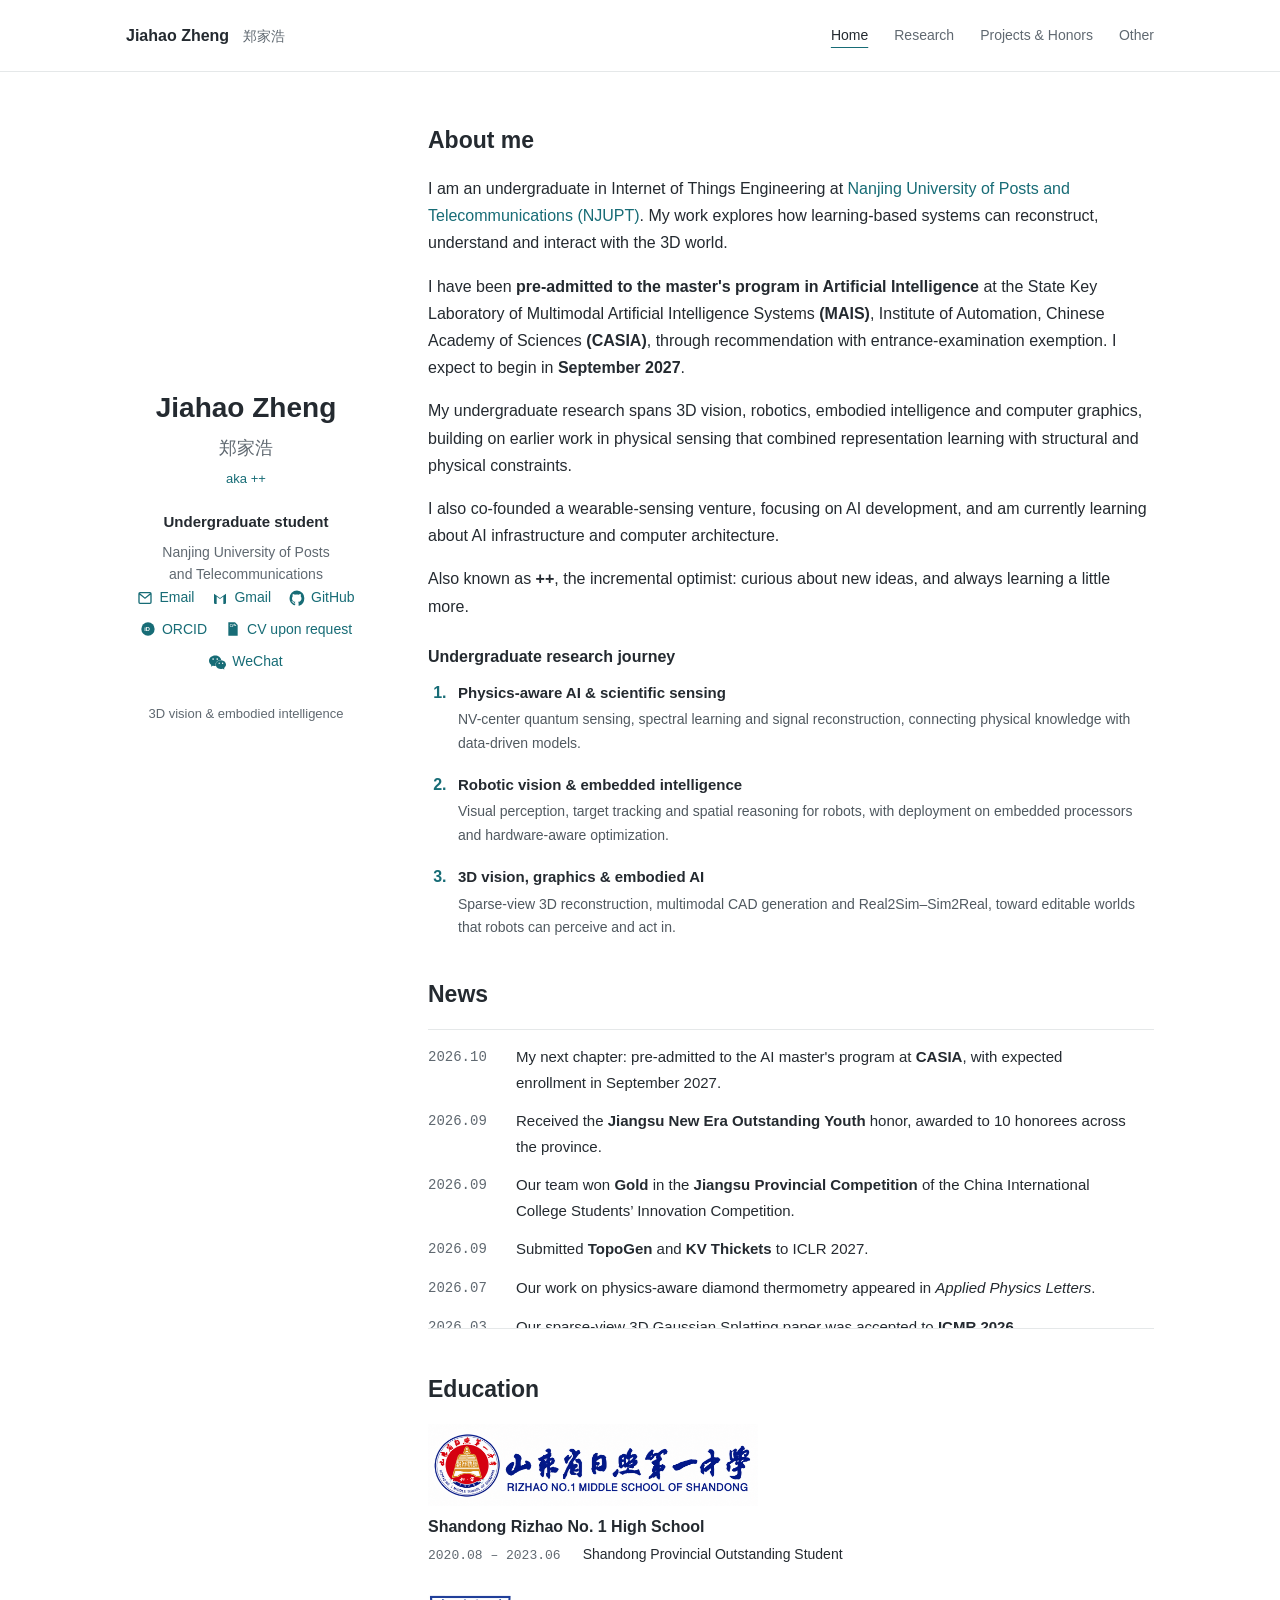
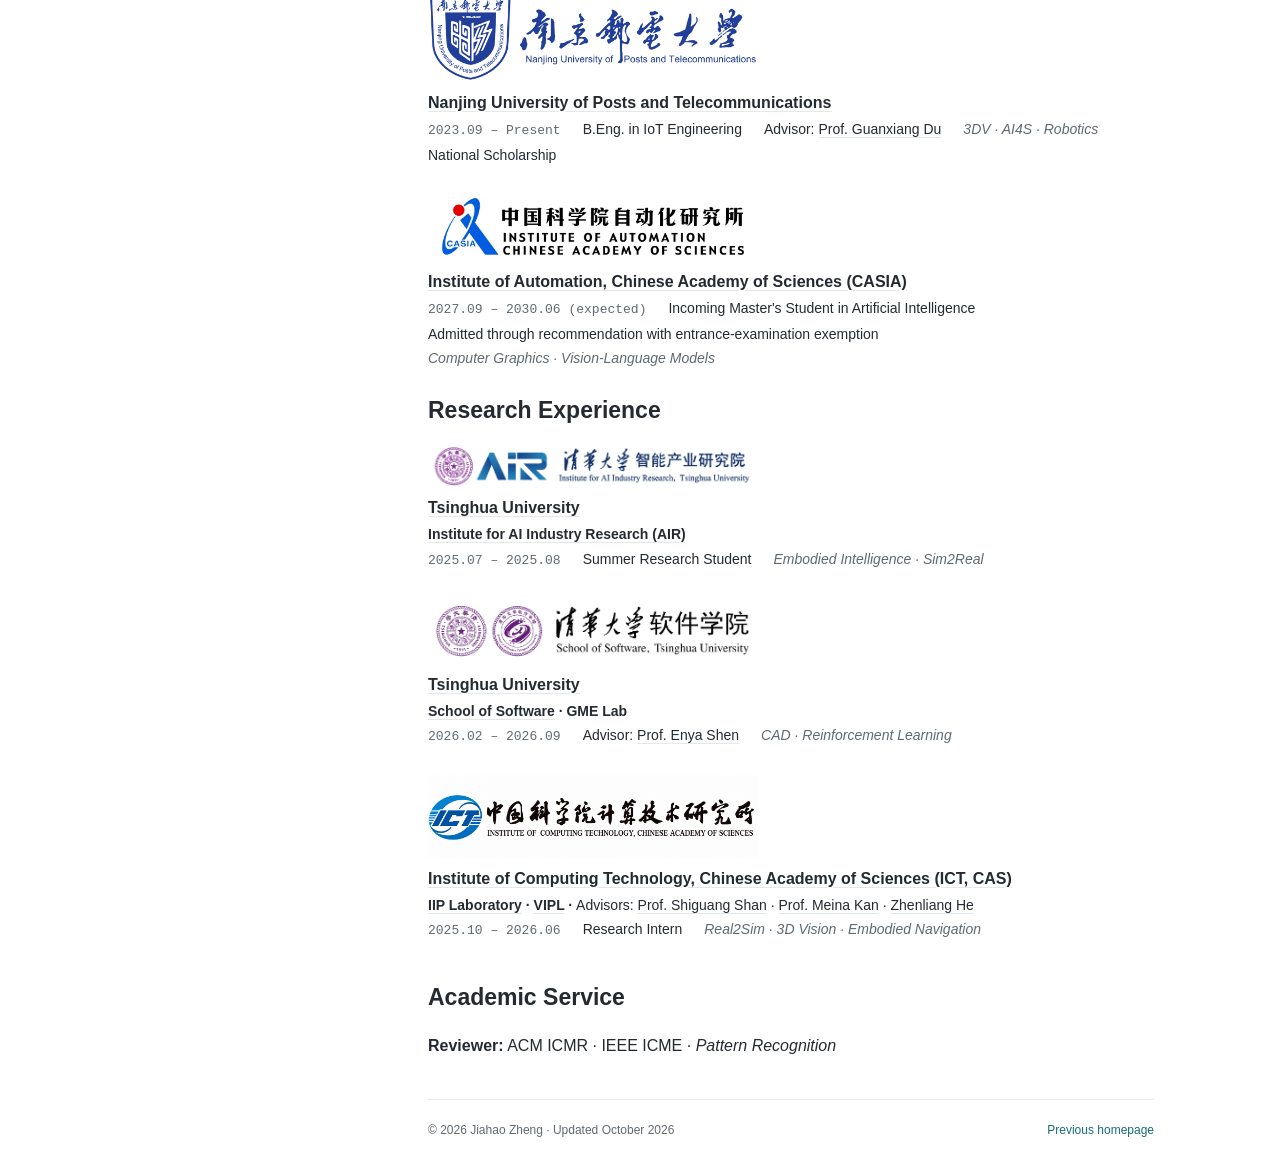
==== index.html @ ae17d34d "Add concise academic reviewer service section" ====
<!doctype html>
<html lang="en">
<head>
  <meta charset="utf-8">
  <meta name="viewport" content="width=device-width, initial-scale=1">
  <meta name="description" content="Jiahao Zheng, an undergraduate at NJUPT working on 3D vision, multimodal learning and embodied intelligence.">
  <title>Jiahao Zheng | Academic Homepage</title>
  <link rel="icon" href="favicon.svg" type="image/svg+xml">
  <link rel="stylesheet" href="style.css?v=news-fixed-20261010">
  <script type="module" src="script.js?v=main-20261010"></script>
</head>
<body>
  <a class="skip-link" href="#page-content">Skip to content</a>
  <header class="site-header">
    <div class="header-inner">
      <a class="site-name" href="./">Jiahao Zheng <span lang="zh-CN">郑家浩</span></a>
      <nav aria-label="Main navigation">
        <a href="./" data-page="index.html" aria-current="page">Home</a>
        <a href="research.html" data-page="research.html">Research</a>
        <a href="projects.html" data-page="projects.html">Projects &amp; Honors</a>
        <a href="other.html" data-page="other.html">Other</a>
      </nav>
    </div>
  </header>
  <main class="page" id="top">
    <aside class="profile" aria-label="Profile and contact">
      <div class="portrait"><img src="profile.jpg" width="3840" height="2160" alt="Portrait of Jiahao Zheng" fetchpriority="high"></div>
      <h1>Jiahao Zheng</h1>
      <p class="chinese-name" lang="zh-CN">郑家浩 <span class="aka">aka ++</span></p>
      <p class="role">Undergraduate student</p>
      <p class="affiliation">Nanjing University of Posts <br>and Telecommunications</p>
      <div class="contact">
<a href="mailto:jiahaozheng2005@163.com" title="Email" aria-label="Email"><svg aria-hidden="true" viewBox="0 0 24 24"><path d="M2 5.5A2.5 2.5 0 0 1 4.5 3h15A2.5 2.5 0 0 1 22 5.5v13A2.5 2.5 0 0 1 19.5 21h-15A2.5 2.5 0 0 1 2 18.5v-13Zm2.4-.5 7.6 6.1L19.6 5H4.4Zm15.6 2.2-7.1 5.7a1.4 1.4 0 0 1-1.8 0L4 7.2v11.3c0 .3.2.5.5.5h15c.3 0 .5-.2.5-.5V7.2Z"/></svg><span>Email</span></a>
<a href="mailto:jiahaozheng406@gmail.com" title="Gmail" aria-label="Gmail"><svg aria-hidden="true" viewBox="0 0 24 24"><path d="M3 5.5 12 12l9-6.5V19a2 2 0 0 1-2 2h-2V9.8l-5 3.6-5-3.6V21H5a2 2 0 0 1-2-2V5.5Z"/></svg><span>Gmail</span></a>
<a href="https://github.com/jiahaozheng406" target="_blank" rel="noreferrer" title="GitHub" aria-label="GitHub"><svg aria-hidden="true" viewBox="0 0 24 24"><path d="M12 .8A11.2 11.2 0 0 0 .8 12.2c0 5 3.2 9.2 7.7 10.7.6.1.8-.3.8-.6v-2.1c-3.1.7-3.8-1.3-3.8-1.3-.5-1.3-1.2-1.6-1.2-1.6-1-.7.1-.7.1-.7 1.1.1 1.7 1.2 1.7 1.2 1 .1.7 2.1 2.8 1.5.1-.7.4-1.2.7-1.5-2.5-.3-5.1-1.3-5.1-5.6 0-1.2.4-2.2 1.1-3-.1-.3-.5-1.5.1-3 0 0 .9-.3 3.1 1.1.9-.3 1.8-.4 2.8-.4s1.9.1 2.8.4c2.1-1.4 3.1-1.1 3.1-1.1.6 1.5.2 2.7.1 3 .7.8 1.1 1.8 1.1 3 0 4.3-2.6 5.2-5.1 5.5.4.4.8 1.1.8 2.2v3.3c0 .3.2.7.8.6a11.4 11.4 0 0 0 7.7-10.7A11.2 11.2 0 0 0 12 .8Z"/></svg><span>GitHub</span></a>
<a href="https://orcid.org/0009-0006-1588-8788" target="_blank" rel="noreferrer" title="ORCID" aria-label="ORCID"><svg aria-hidden="true" viewBox="0 0 24 24"><circle cx="12" cy="12" r="10"/><text x="6.2" y="15.7" font-size="8.6" fill="#fff" font-family="Arial,sans-serif" font-weight="700">iD</text></svg><span>ORCID</span></a>
<a href="mailto:jiahaozheng2005@163.com?subject=CV%20request" title="Curriculum Vitae" aria-label="Curriculum Vitae"><svg aria-hidden="true" viewBox="0 0 24 24"><path d="M5 2h10l4 4v16H5V2Zm9 1.8V7h3.2L14 3.8ZM8 10h8v1.6H8V10Zm0 3.2h8v1.6H8v-1.6Zm0 3.2h5.2V18H8v-1.6Z"/><text x="7.1" y="8.6" font-size="4.4" fill="#fff" font-family="Arial,sans-serif" font-weight="700">CV</text></svg><span>CV upon request</span></a>
</div>
      <button class="wechat-trigger" type="button" aria-haspopup="dialog" aria-controls="wechat-dialog" title="Show WeChat ID"><img src="images/wechat.svg" width="17" height="17" alt="">WeChat</button>
      <dialog id="wechat-dialog" aria-labelledby="wechat-title">
        <form method="dialog"><button class="dialog-close" aria-label="Close" title="Close">&times;</button></form>
        <h2 id="wechat-title">WeChat</h2>
        <p class="wechat-id">ZhengJH050908</p>
      </dialog>
      <p class="profile-note">3D vision &amp; embodied intelligence</p>
    </aside>
    <div class="content" id="page-content">
      <section id="about" aria-labelledby="about-title">
        <h2 id="about-title">About me</h2>
        <p>I am an undergraduate in Internet of Things Engineering at <a href="https://www.njupt.edu.cn/">Nanjing University of Posts and Telecommunications (NJUPT)</a>. My work explores how learning-based systems can reconstruct, understand and interact with the 3D world.</p>
        <p>I have been <strong>pre-admitted to the master's program in Artificial Intelligence</strong> at the State Key Laboratory of Multimodal Artificial Intelligence Systems <strong>(MAIS)</strong>, Institute of Automation, Chinese Academy of Sciences <strong>(CASIA)</strong>, through recommendation with entrance-examination exemption. I expect to begin in <strong>September 2027</strong>.</p>
        <p>My undergraduate research spans 3D vision, robotics, embodied intelligence and computer graphics, building on earlier work in physical sensing that combined representation learning with structural and physical constraints.</p>
        <p>I also co-founded a wearable-sensing venture, focusing on AI development, and am currently learning about AI infrastructure and computer architecture.</p>
        <p>Also known as <strong>++</strong>, the incremental optimist: curious about new ideas, and always learning a little more.</p>
        <h3 class="subheading">Undergraduate research journey</h3>
        <ol class="journey">
          <li><h4>Physics-aware AI &amp; scientific sensing</h4><p>NV-center quantum sensing, spectral learning and signal reconstruction, connecting physical knowledge with data-driven models.</p></li>
          <li><h4>Robotic vision &amp; embedded intelligence</h4><p>Visual perception, target tracking and spatial reasoning for robots, with deployment on embedded processors and hardware-aware optimization.</p></li>
          <li><h4>3D vision, graphics &amp; embodied AI</h4><p>Sparse-view 3D reconstruction, multimodal CAD generation and Real2Sim–Sim2Real, toward editable worlds that robots can perceive and act in.</p></li>
        </ol>
      </section>
      <section id="news" aria-labelledby="news-title">
        <h2 id="news-title">News</h2>
        <dl class="news news-scroll" tabindex="0" aria-labelledby="news-title">
          <div><dt>2026.10</dt><dd>My next chapter: pre-admitted to the AI master's program at <strong>CASIA</strong>, with expected enrollment in September 2027.</dd></div>
          <div><dt>2026.09</dt><dd>Received the <strong>Jiangsu New Era Outstanding Youth</strong> honor, awarded to 10 honorees across the province.</dd></div>
          <div><dt>2026.09</dt><dd>Our team won <strong>Gold</strong> in the <strong>Jiangsu Provincial Competition</strong> of the China International College Students’ Innovation Competition.</dd></div>
          <div><dt>2026.09</dt><dd>Submitted <strong>TopoGen</strong> and <strong>KV Thickets</strong> to ICLR 2027.</dd></div>
          <div><dt>2026.07</dt><dd>Our work on physics-aware diamond thermometry appeared in <em>Applied Physics Letters</em>.</dd></div>
          <div><dt>2026.03</dt><dd>Our sparse-view 3D Gaussian Splatting paper was accepted to <strong>ICMR 2026</strong>.</dd></div>
          <div><dt>2026.03</dt><dd>One <strong>U-Net</strong> diamond NV-center quantum sensing paper was accepted by <em>Chinese Physics B</em>.</dd></div>
          <div><dt>2025.12</dt><dd>Received the <strong>National Scholarship</strong>.</dd></div>
          <div><dt>2025.08</dt><dd>Our team's NV-center sensing work received a <strong>nomination for the Top 10 Scientific and Technological Advances</strong> at the China Internet of Things Conference.</dd></div>
        </dl>
      </section>
      <section id="education" class="experience-section" aria-labelledby="education-title">
        <h2 id="education-title">Education</h2>
        <article class="experience">
          <div class="institution-logo"><img src="images/institutions/rizhao-wide.png" alt="Shandong Rizhao No. 1 High School emblem" width="2508" height="627" loading="lazy"></div>
          <div class="experience-body">
            <h3>Shandong Rizhao No. 1 High School</h3>
            <p class="experience-date">2020.08 – 2023.06</p>
            <p>Shandong Provincial Outstanding Student</p>
          </div>
        </article>
        <article class="experience">
          <a class="institution-logo" href="https://www.njupt.edu.cn/" aria-label="Nanjing University of Posts and Telecommunications official website"><img src="images/institutions/njupt-wide.jpg" alt="NJUPT emblem" width="1200" height="320" loading="lazy"></a>
          <div class="experience-body">
            <h3><a href="https://www.njupt.edu.cn/">Nanjing University of Posts and Telecommunications</a></h3>
            <p class="experience-date">2023.09 – Present</p>
            <p>B.Eng. in IoT Engineering</p>
            <p>Advisor: <a href="https://yjs.njupt.edu.cn/dsgl/nocontrol/college/dsfcxq.htm?dsJbxxId=9B9D05C52C552DCFE050007F01006EFE">Prof. Guanxiang Du</a></p>
            <p class="experience-keywords">3DV · AI4S · Robotics</p>
            <p>National Scholarship</p>
          </div>
        </article>
        <article class="experience">
          <a class="institution-logo" href="https://ia.cas.cn/" aria-label="Institute of Automation official website"><img src="images/institutions/casia-updated.png" alt="Institute of Automation, Chinese Academy of Sciences logo" width="1136" height="232" loading="lazy"></a>
          <div class="experience-body">
            <h3><a href="https://ia.cas.cn/">Institute of Automation, Chinese Academy of Sciences (CASIA)</a></h3>
            <p class="experience-date">2027.09 – 2030.06 (expected)</p>
            <p>Incoming Master's Student in Artificial Intelligence</p>
            <p>Admitted through recommendation with entrance-examination exemption</p>
            <p class="experience-keywords">Computer Graphics · Vision-Language Models</p>
          </div>
        </article>
      </section>
      <section id="research-experience" class="experience-section research-experience" aria-labelledby="experience-title">
        <h2 id="experience-title">Research Experience</h2>
        <article class="experience">
          <a class="institution-logo" href="https://air.tsinghua.edu.cn/" aria-label="Tsinghua AIR official website"><img src="images/institutions/air-updated.png" alt="Tsinghua University Institute for AI Industry Research logo" width="1381" height="174" loading="lazy"></a>
          <div class="experience-body">
            <h3><a href="https://www.tsinghua.edu.cn/">Tsinghua University</a></h3>
            <p class="experience-lab"><a href="https://air.tsinghua.edu.cn/">Institute for AI Industry Research (AIR)</a></p>
            <p class="experience-date">2025.07 – 2025.08</p>
            <p>Summer Research Student</p>
            <p class="experience-keywords">Embodied Intelligence · Sim2Real</p>
          </div>
        </article>
        <article class="experience">
          <a class="institution-logo" href="https://www.thss.tsinghua.edu.cn/" aria-label="Tsinghua School of Software official website"><img src="images/institutions/tsinghua-software.png" alt="School of Software, Tsinghua University logo" width="1492" height="291" loading="lazy"></a>
          <div class="experience-body">
            <h3><a href="https://www.tsinghua.edu.cn/">Tsinghua University</a></h3>
            <p class="experience-lab"><a href="https://www.thss.tsinghua.edu.cn/">School of Software</a> · GME Lab</p>
            <p class="experience-date">2026.02 – 2026.09</p>
            <p>Advisor: <a href="https://www.thss.tsinghua.edu.cn/info/1133/1767.htm">Prof. Enya Shen</a></p>
            <p class="experience-keywords">CAD · Reinforcement Learning</p>
          </div>
        </article>
        <article class="experience">
          <a class="institution-logo" href="https://www.ict.cas.cn/" aria-label="Institute of Computing Technology official website"><img src="images/institutions/ict-wide.png" alt="Institute of Computing Technology logo" width="2508" height="627" loading="lazy"></a>
          <div class="experience-body">
            <h3><a href="https://www.ict.cas.cn/">Institute of Computing Technology, Chinese Academy of Sciences (ICT, CAS)</a></h3>
            <p class="experience-lab"><a href="https://iip.ict.ac.cn/">IIP Laboratory</a> · <a href="https://vipl.ict.ac.cn/">VIPL</a> · <span style="font-weight: 400">Advisors: <a href="https://vipl.ict.ac.cn/people/_sgshan/">Prof. Shiguang Shan</a> · <a href="https://vipl.ict.ac.cn/people/mnkan/">Prof. Meina Kan</a> · <a href="https://vipl.ict.ac.cn/people/_zlhe/">Zhenliang He</a></span></p>
            <p class="experience-date">2025.10 – 2026.06</p>
            <p>Research Intern</p>
            <p class="experience-keywords">Real2Sim · 3D Vision · Embodied Navigation</p>
          </div>
        </article>
      </section>
      <section id="service" aria-labelledby="service-title">
        <h2 id="service-title">Academic Service</h2>
        <p><strong>Reviewer:</strong> ACM ICMR · IEEE ICME · <em>Pattern Recognition</em></p>
      </section>
      <footer>
        <span>© 2026 Jiahao Zheng · Updated October 2026</span>
        <a href="/legacy/">Previous homepage</a>
      </footer>
    </div>
  </main>
</body>
</html>
---- style.css ----
:root {
  color-scheme: light;
  --ink: #242a30;
  --muted: #606971;
  --link: #176c76;
  --line: #e5e8e9;
  --paper: #ffffff;
  font-family: "Segoe UI", "Helvetica Neue", Arial, sans-serif;
  font-size: 16px;
  line-height: 1.7;
  color: var(--ink);
  background: var(--paper);
}
* { box-sizing: border-box; }
html { scroll-padding-top: 30px; }
body { margin: 0; }
a { color: var(--link); text-decoration: none; text-underline-offset: 4px; }
a:hover { text-decoration: underline; }
a:focus-visible { outline: 2px solid var(--link); outline-offset: 5px; border-radius: 2px; }
.skip-link { position: fixed; top: -60px; left: 20px; padding: 8px 15px; background: white; z-index: 20; }
.skip-link:focus { top: 10px; }
.site-header { border-bottom: 1px solid var(--line); }
.header-inner { max-width: 1100px; margin: auto; padding: 22px 36px; display: flex; align-items: center; justify-content: space-between; gap: 24px; }
.site-name { color: var(--ink); font-weight: 650; white-space: nowrap; }
.site-name span { color: var(--muted); font-weight: 400; font-size: 14px; margin-left: 9px; }
nav { display: flex; gap: 26px; flex-wrap: wrap; }
nav a { color: var(--muted); font-size: 14px; }
.page { max-width: 1100px; padding: 54px 36px 28px; margin: auto; display: grid; grid-template-columns: 240px minmax(0, 1fr); gap: 62px; }
.profile { text-align: center; align-self: start; }
.portrait { position: relative; width: 216px; max-width: 100%; aspect-ratio: 8 / 9; overflow: hidden; margin: 0 auto 22px; border-radius: 4px; }
/* Retain x=30–75%, y=10–100%; display the retained area at 2x its former scale. */
.portrait img { position: absolute; width: 222.222222%; height: 111.111111%; max-width: none; left: -66.666667%; top: -11.111111%; }
h1 { font-size: 28px; line-height: 1.2; margin: 0; font-weight: 650; }
.chinese-name { margin: 8px 0 19px; color: var(--muted); font-size: 18px; }
.role { margin: 0 0 6px; font-weight: 600; font-size: 15px; }
.affiliation { font-size: 14px; margin: 0; line-height: 1.6; color: var(--muted); }
.location { font-size: 13px; color: var(--muted); margin: 12px 0 20px; }
.contact { display: flex; justify-content: center; gap: 8px 18px; flex-wrap: wrap; font-size: 14px; }
.contact a { display: inline-flex; align-items: center; gap: 6px; }
.contact svg { width: 16px; height: 16px; flex: none; fill: currentColor; }
.wechat-trigger { display: inline-flex; align-items: center; gap: 6px; border: 0; background: none; color: var(--link); font: inherit; font-size: 14px; padding: 0; margin-top: 9px; cursor: pointer; }
.wechat-trigger img { display: block; }
.wechat-trigger:hover { text-decoration: underline; }
.wechat-trigger:focus-visible, .dialog-close:focus-visible { outline: 2px solid var(--link); outline-offset: 4px; }
#wechat-dialog { border: 1px solid var(--line); border-radius: 6px; padding: 30px; width: 310px; max-width: calc(100vw - 40px); color: var(--ink); background: var(--paper); text-align: left; }
#wechat-dialog::backdrop { background: rgb(0 0 0 / 25%); }
#wechat-dialog h2 { font-size: 20px; margin-bottom: 14px; }
.wechat-id { margin: 0; user-select: all; font-size: 18px; }
.dialog-close { position: absolute; top: 8px; right: 10px; border: 0; background: none; font-size: 25px; color: var(--muted); cursor: pointer; width: 32px; height: 32px; }
.inspiration { display: flow-root; }
.inspiration-photo { float: left; width: 150px; height: auto; margin: 5px 24px 12px 0; border-radius: 4px; }
@media (max-width: 440px) { .inspiration-photo { width: 110px; margin-right: 18px; } }
.aka { display: block; margin-top: 5px; font-size: 13px; color: var(--link); }
nav a[aria-current="page"] { color: var(--ink); text-decoration: underline; text-decoration-color: var(--link); text-underline-offset: 7px; }
.journey { padding-left: 23px; margin: 0; }
.journey li { padding-left: 7px; margin-bottom: 15px; }
.journey li::marker { color: var(--link); font-weight: 600; }
.journey h4 { font-size: 15px; margin: 0 0 3px; font-weight: 600; }
.journey p { margin: 0; font-size: 14px; color: var(--muted); }
.page-intro { color: var(--muted); }
.section-links { gap: 10px 22px; padding-bottom: 16px; border-bottom: 1px solid var(--line); }
.award-list { padding-left: 20px; font-size: 14px; }
.award-list li { margin: 0 0 11px; padding-left: 4px; }
.gallery { display: grid; grid-template-columns: repeat(3, minmax(0, 1fr)); gap: 24px; margin: 24px 0; }
.gallery-item { margin: 0; min-width: 0; }
.venture-media { grid-template-columns: minmax(0, 1fr) minmax(0, 2fr); align-items: center; gap: 24px; }
.venture-media .gallery-item img { height: 280px; object-position: left center; }
.venture-media video { display: block; width: 100%; height: 280px; object-fit: contain; }
@media (max-width: 440px) {
  .gallery.venture-media { gap: 12px; }
  .venture-media .gallery-item img, .venture-media video { height: 190px; }
}
.gallery-item img { display: block; width: 100%; height: 190px; object-fit: contain; }
.gallery-item figcaption, .positioning figcaption { font-size: 12px; line-height: 1.5; color: var(--muted); margin-top: 10px; }
.venture-details summary { cursor: pointer; color: var(--link); font-size: 14px; }
.positioning { margin: 20px 0; }
.positioning img { width: min(100%, 444px); height: auto; }
@media (max-width: 440px) { .gallery { gap: 18px; } .gallery-item img { height: 145px; } }
.profile-note { font-size: 13px; color: var(--muted); margin-top: 24px; }
.content { min-width: 0; }
section { margin: 0 0 40px; scroll-margin-top: 25px; }
h2 { font-size: 23px; font-weight: 650; line-height: 1.3; margin: 0 0 19px; }
p { margin: 0 0 16px; }
strong { font-weight: 700; color: var(--ink); }
.content em { font-style: italic; }
.content h2 { font-weight: 700; }
.journey h4, .experience-body h3 { font-weight: 650; }
.journey p, .page-intro { color: #505960; }
.experience-keywords { font-style: italic; }
.news dt, .experience-date { font-family: Consolas, "Courier New", monospace; }
.award-list strong { font-weight: 650; }
.subheading { font-size: 16px; font-weight: 600; margin: 23px 0 9px; }
.interests { display: grid; grid-template-columns: 1fr 1fr; gap: 4px 22px; margin: 0; padding-left: 19px; font-size: 15px; }
.interests li::marker { color: #8c9599; }
.news { margin: 0; }
.news-scroll { height: 300px; overflow-y: scroll; overscroll-behavior-y: contain; padding: 14px 16px 0 0; border-top: 1px solid var(--line); border-bottom: 1px solid var(--line); scrollbar-gutter: stable; scrollbar-width: thin; scrollbar-color: #9ca9ac transparent; }
.news-scroll:focus-visible { outline: 2px solid var(--link); outline-offset: 5px; }
@media print { .news-scroll { height: auto; overflow: visible; } }
.news > div { display: grid; grid-template-columns: 70px minmax(0, 1fr); gap: 18px; margin: 0 0 13px; }
.news dt { color: var(--muted); font-size: 14px; font-variant-numeric: tabular-nums; padding-top: 2px; }
.news dd { margin: 0; font-size: 15px; }
.work { margin: 0 0 24px; }
.work:has(.result) { display: grid; grid-template-columns: 190px minmax(0, 1fr); gap: 22px; align-items: center; }
.result { width: 190px; margin: 0; }
.work-body { min-width: 0; }
.work .meta { border-left: 2px solid var(--line); padding-left: 10px; margin: 8px 0 12px; }
.meta strong { color: #171b1f; font-weight: 750; font-size: 14px; font-style: normal; }
.meta em { color: #505960; font-size: 13px; }
#venture > .meta { font-size: 13px; line-height: 1.65; margin-bottom: 18px; }
#venture > .meta strong { font-size: 15px; }
.metric { font-family: Consolas, "Courier New", monospace; font-weight: 700; color: #171b1f; font-variant-numeric: tabular-nums; }
.result img { display: block; width: 100%; height: auto; object-fit: contain; }
.result figcaption { margin-top: 7px; font-size: 11px; line-height: 1.5; color: var(--muted); }
.result figcaption + a { display: block; margin-top: 14px; }
.result > a + a { display: block; margin-top: 14px; }
.work:has(.result) > h3, .work:has(.result) > p { margin-left: 212px; }
@media (max-width: 580px) {
  .work:has(.result) { grid-template-columns: minmax(0, 1fr); gap: 14px; }
  .result { width: min(100%, 340px); margin: 0; }
  .work:has(.result) > h3, .work:has(.result) > p { margin-left: 0; }
}
.work h3 { font-size: 17px; line-height: 1.45; font-weight: 650; margin: 0 0 5px; }
.work h3 a { color: var(--ink); }
.work h3 a:hover { color: var(--link); }
.work p { font-size: 14px; margin: 5px 0 0; }
.work .meta { color: var(--muted); font-size: 13px; }
.work-links { display: flex; gap: 18px; }
footer { border-top: 1px solid var(--line); padding-top: 20px; display: flex; flex-wrap: wrap; justify-content: space-between; gap: 12px; font-size: 12px; color: var(--muted); }
.experience-section { margin-top: 46px; }
.experience { display: grid; grid-template-columns: minmax(0, 1fr); gap: 18px; margin: 30px 0 46px; }
.institution-logo { display: block; width: min(330px, 75%); }
.institution-logo img { display: block; width: 100%; height: auto; object-fit: contain; }
.experience-body { min-width: 0; display: flex; flex-wrap: wrap; column-gap: 22px; align-items: baseline; }
.experience-body h3 { flex-basis: 100%; margin: 0 0 5px; font-size: 16px; line-height: 1.5; font-weight: 600; }
.experience-body p { font-size: 14px; line-height: 1.6; margin: 4px 0; }
.experience-body a { color: inherit; text-decoration: underline; text-decoration-color: var(--line); text-underline-offset: 3px; }
.experience-body a:hover { color: var(--link); text-decoration-color: currentColor; }
.experience-body .experience-date { color: var(--muted); font-size: 13px; margin-bottom: 9px; font-variant-numeric: tabular-nums; }
.experience-keywords { color: var(--muted); }
.experience-lab { font-weight: 600; flex-basis: 100%; }
#education { margin-bottom: 24px; }
#research-experience { margin-top: 24px; }
#education .experience, #research-experience .experience { gap: 10px; margin: 18px 0 26px; }
.experience-section .experience-body h3 { margin-bottom: 3px; line-height: 1.4; }
.experience-section .experience-body p { margin: 2px 0; line-height: 1.45; }
.experience-section .experience-body .experience-date { margin-bottom: 2px; }
.experience-section .experience:last-child { margin-bottom: 0; }
@media (max-width: 580px) {
  .experience { grid-template-columns: 1fr; gap: 16px; }
  .experience-body { column-gap: 16px; }
}
body > canvas { z-index: 10; pointer-events: none !important; }
@media (min-width: 1000px) { .profile { position: sticky; top: 36px; } }
@media (max-width: 760px) {
  .header-inner { padding: 18px 24px; flex-direction: column; gap: 10px; align-items: flex-start; }
  nav { gap: 12px 22px; }
  .page { padding: 30px 24px; grid-template-columns: 1fr; gap: 34px; }
  .profile { display: grid; grid-template-columns: 150px minmax(0, 1fr); text-align: left; column-gap: 22px; align-items: start; }
  .portrait { width: 135px; grid-column: 1; grid-row: 1 / 7; margin: 0; }
  .profile > :not(.portrait) { grid-column: 2; }
  h1 { font-size: 25px; }
  .chinese-name { font-size: 16px; margin: 3px 0 9px; }
  .location { margin: 7px 0 9px; }
  .contact { justify-content: flex-start; gap: 4px 15px; font-size: 13px; }
  .profile-note { display: none; }
  section { margin-bottom: 34px; }
}
@media (max-width: 440px) {
  .header-inner { padding-inline: 20px; }
  nav { gap: 10px 18px; }
  nav a { font-size: 13px; }
  .page { padding-inline: 20px; }
  .profile { grid-template-columns: 130px minmax(0, 1fr); column-gap: 18px; }
  .portrait { width: 117px; }
  .affiliation br { display: none; }
  .interests { grid-template-columns: 1fr; }
  .news > div { gap: 12px; grid-template-columns: 62px minmax(0, 1fr); }
}
@media print {
  .site-header, .skip-link, body > canvas { display: none; }
  .profile { position: static; }
  .page { padding: 0; gap: 30px; }
  a { color: inherit; }
}
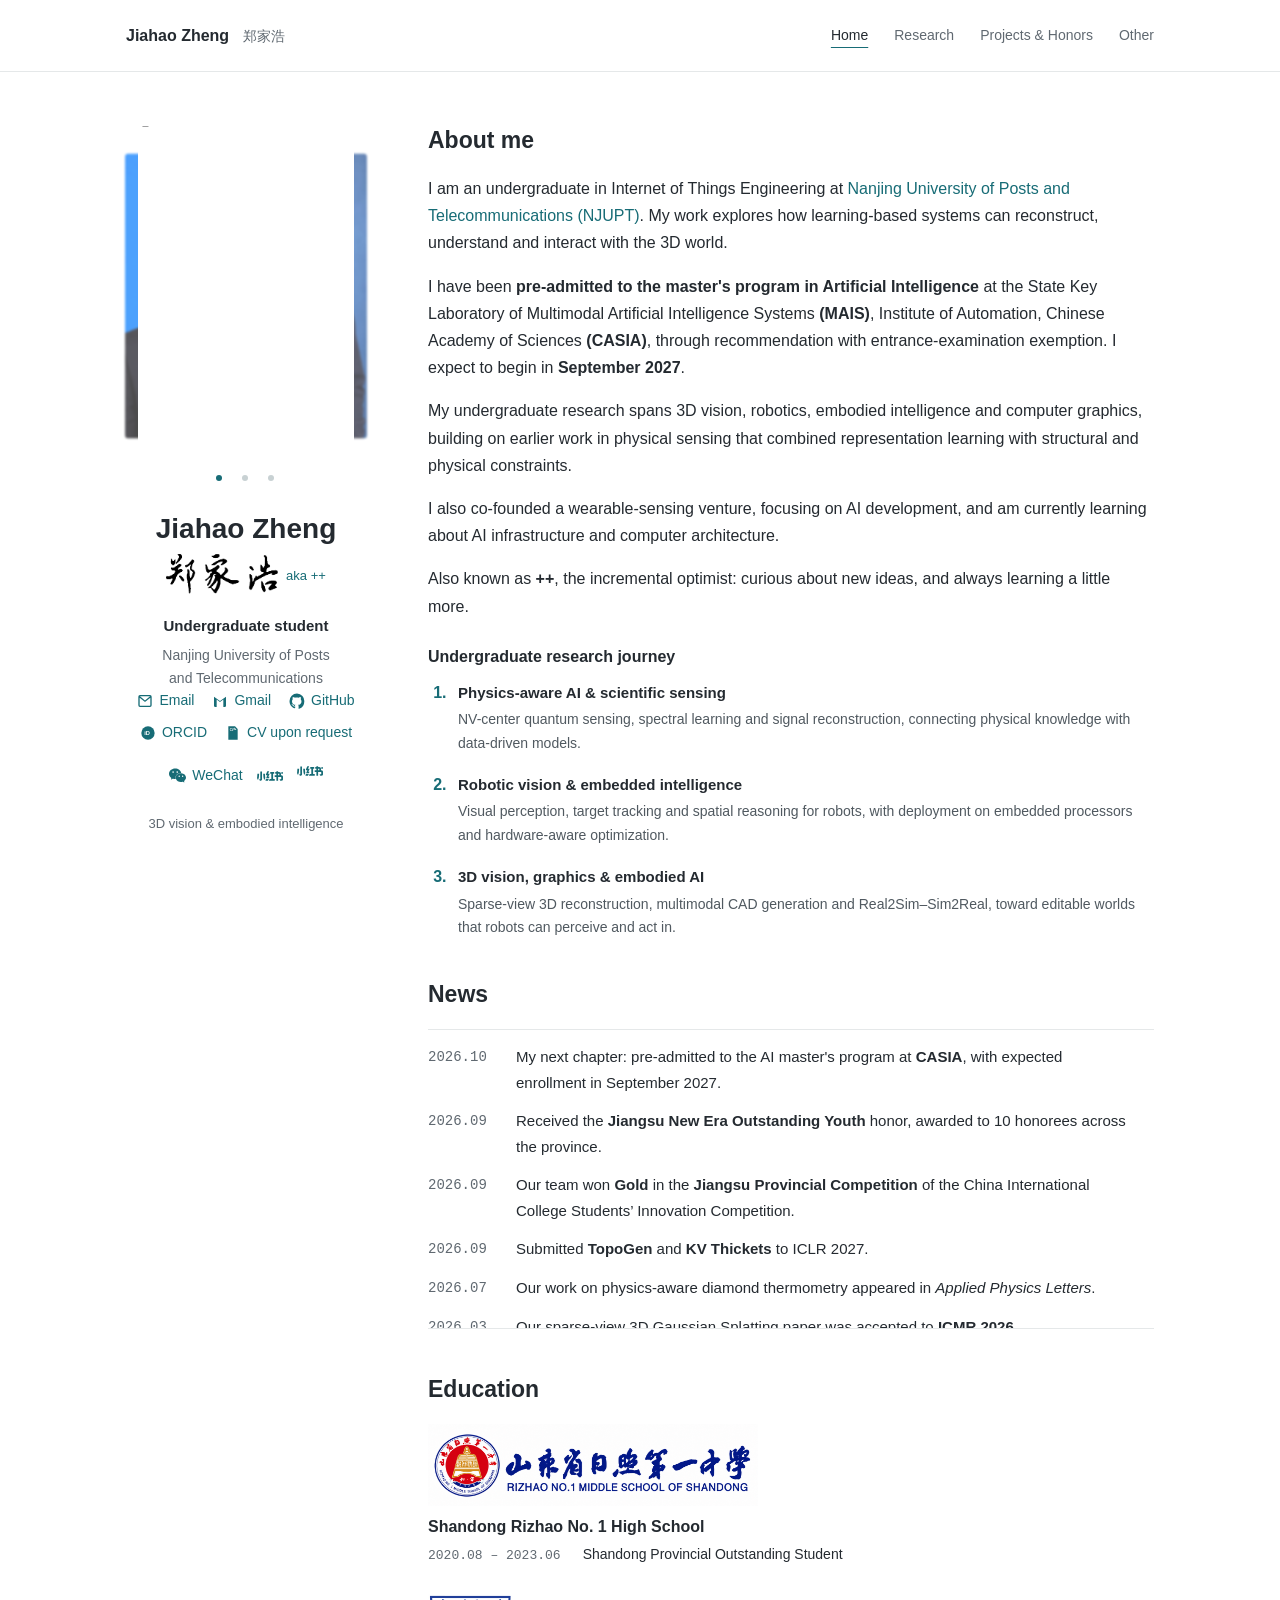
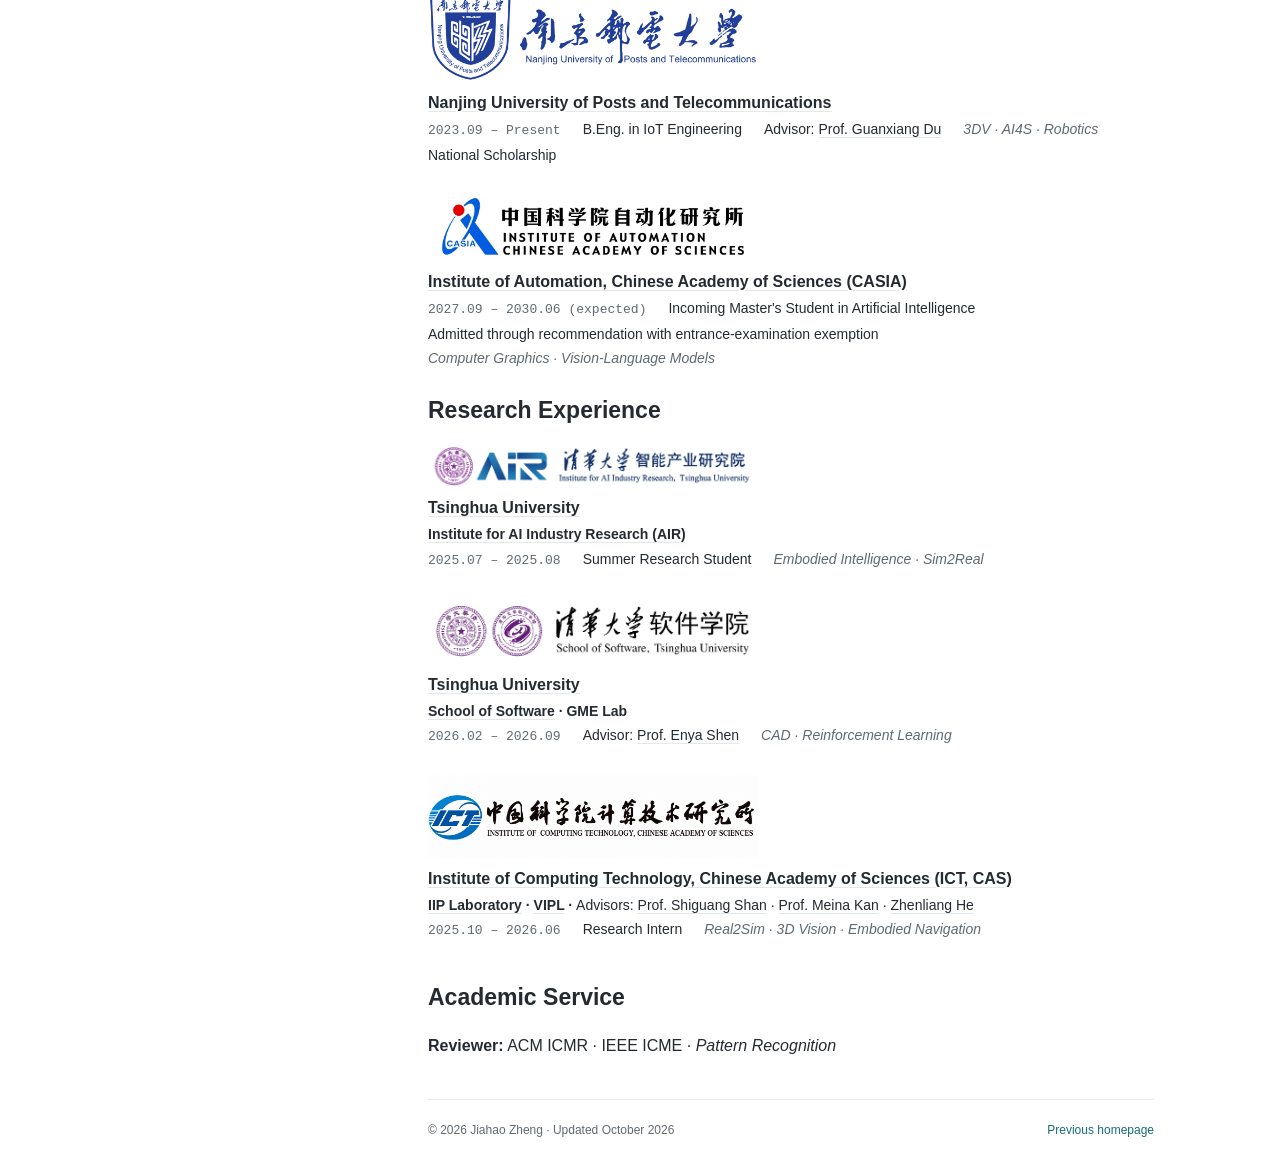
==== commit 0c6c94dd: "Render Xiaohongshu icon directly in sidebar without JavaScript dependency" ====
--- a/index.html
+++ b/index.html
@@ -36,7 +36,7 @@
 <a href="https://orcid.org/0009-0006-1588-8788" target="_blank" rel="noreferrer" title="ORCID" aria-label="ORCID"><svg aria-hidden="true" viewBox="0 0 24 24"><circle cx="12" cy="12" r="10"/><text x="6.2" y="15.7" font-size="8.6" fill="#fff" font-family="Arial,sans-serif" font-weight="700">iD</text></svg><span>ORCID</span></a>
 <a href="mailto:jiahaozheng2005@163.com?subject=CV%20request" title="Curriculum Vitae" aria-label="Curriculum Vitae"><svg aria-hidden="true" viewBox="0 0 24 24"><path d="M5 2h10l4 4v16H5V2Zm9 1.8V7h3.2L14 3.8ZM8 10h8v1.6H8V10Zm0 3.2h8v1.6H8v-1.6Zm0 3.2h5.2V18H8v-1.6Z"/><text x="7.1" y="8.6" font-size="4.4" fill="#fff" font-family="Arial,sans-serif" font-weight="700">CV</text></svg><span>CV upon request</span></a>
 </div>
-      <button class="wechat-trigger" type="button" aria-haspopup="dialog" aria-controls="wechat-dialog" title="Show WeChat ID"><img src="images/wechat.svg" width="17" height="17" alt="">WeChat</button>
+      <div class="profile-social" style="display:flex;align-items:center;justify-content:center;gap:14px;margin-top:9px"><button class="wechat-trigger" style="margin:0" type="button" aria-haspopup="dialog" aria-controls="wechat-dialog" title="Show WeChat ID"><img src="images/wechat.svg" width="17" height="17" alt="">WeChat</button><a class="xiaohongshu-link" href="https://www.xiaohongshu.com/user/profile/6486599e000000002a0375c5" target="_blank" rel="noopener noreferrer" aria-label="Xiaohongshu" title="Xiaohongshu: 2208081922" style="display:inline-flex;color:var(--link);align-items:center"><svg aria-hidden="true" viewBox="0 0 24 24" width="26" height="26" fill="currentColor"><path d="M22.405 9.879c.002.016.01.02.07.019h.725a.797.797 0 0 0 .78-.972.794.794 0 0 0-.884-.618.795.795 0 0 0-.692.794c0 .101-.002.666.001.777zm-11.509 4.808c-.203.001-1.353.004-1.685.003a2.528 2.528 0 0 1-.766-.126.025.025 0 0 0-.03.014L7.7 16.127a.025.025 0 0 0 .01.032c.111.06.336.124.495.124.66.01 1.32.002 1.981 0 .01 0 .02-.006.023-.015l.712-1.545a.025.025 0 0 0-.024-.036zM.477 9.91c-.071 0-.076.002-.076.01a.834.834 0 0 0-.01.08c-.027.397-.038.495-.234 3.06-.012.24-.034.389-.135.607-.026.057-.033.042.003.112.046.092.681 1.523.787 1.74.008.015.011.02.017.02.008 0 .033-.026.047-.044.147-.187.268-.391.371-.606.306-.635.44-1.325.486-1.706.014-.11.021-.22.03-.33l.204-2.616.022-.293c.003-.029 0-.033-.03-.034zm7.203 3.757a1.427 1.427 0 0 1-.135-.607c-.004-.084-.031-.39-.235-3.06a.443.443 0 0 0-.01-.082c-.004-.011-.052-.008-.076-.008h-1.48c-.03.001-.034.005-.03.034l.021.293c.076.982.153 1.964.233 2.946.05.4.186 1.085.487 1.706.103.215.223.419.37.606.015.018.037.051.048.049.02-.003.742-1.642.804-1.765.036-.07.03-.055.003-.112zm3.861-.913h-.872a.126.126 0 0 1-.116-.178l1.178-2.625a.025.025 0 0 0-.023-.035l-1.318-.003a.148.148 0 0 1-.135-.21l.876-1.954a.025.025 0 0 0-.023-.035h-1.56c-.01 0-.02.006-.024.015l-.926 2.068c-.085.169-.314.634-.399.938a.534.534 0 0 0-.02.191.46.46 0 0 0 .23.378.981.981 0 0 0 .46.119h.59c.041 0-.688 1.482-.834 1.972a.53.53 0 0 0-.023.172.465.465 0 0 0 .23.398c.15.092.342.12.475.12l1.66-.001c.01 0 .02-.006.023-.015l.575-1.28a.025.025 0 0 0-.024-.035zm-6.93-4.937H3.1a.032.032 0 0 0-.034.033c0 1.048-.01 2.795-.01 6.829 0 .288-.269.262-.28.262h-.74c-.04.001-.044.004-.04.047.001.037.465 1.064.555 1.263.01.02.03.033.051.033.157.003.767.009.938-.014.153-.02.3-.06.438-.132.3-.156.49-.419.595-.765.052-.172.075-.353.075-.533.002-2.33 0-4.66-.007-6.991a.032.032 0 0 0-.032-.032zm11.784 6.896c0-.014-.01-.021-.024-.022h-1.465c-.048-.001-.049-.002-.05-.049v-4.66c0-.072-.005-.07.07-.07h.863c.08 0 .075.004.075-.074V8.393c0-.082.006-.076-.08-.076h-3.5c-.064 0-.075-.006-.075.073v1.445c0 .083-.006.077.08.077h.854c.075 0 .07-.004.07.07v4.624c0 .095.008.084-.085.084-.37 0-1.11-.002-1.304 0-.048.001-.06.03-.06.03l-.697 1.519s-.014.025-.008.036c.006.01.013.008.058.008 1.748.003 3.495.002 5.243.002.03-.001.034-.006.035-.033v-1.539zm4.177-3.43c0 .013-.007.023-.02.024-.346.006-.692.004-1.037.004-.014-.002-.022-.01-.022-.024-.005-.434-.007-.869-.01-1.303 0-.072-.006-.071.07-.07l.733-.003c.041 0 .081.002.12.015.093.025.16.107.165.204.006.431.002 1.153.001 1.153zm2.67.244a1.953 1.953 0 0 0-.883-.222h-.18c-.04-.001-.04-.003-.042-.04V10.21c0-.132-.007-.263-.025-.394a1.823 1.823 0 0 0-.153-.53 1.533 1.533 0 0 0-.677-.71 2.167 2.167 0 0 0-1-.258c-.153-.003-.567 0-.72 0-.07 0-.068.004-.068-.065V7.76c0-.031-.01-.041-.046-.039H17.93s-.016 0-.023.007c-.006.006-.008.012-.008.023v.546c-.008.036-.057.015-.082.022h-.95c-.022.002-.028.008-.03.032v1.481c0 .09-.004.082.082.082h.913c.082 0 .072.128.072.128V11.19s.003.117-.06.117h-1.482c-.068 0-.06.082-.06.082v1.445s-.01.068.064.068h1.457c.082 0 .076-.006.076.079v3.225c0 .088-.007.081.082.081h1.43c.09 0 .082.007.082-.08v-3.27c0-.029.006-.035.033-.035l2.323-.003c.098 0 .191.02.28.061a.46.46 0 0 1 .274.407c.008.395.003.79.003 1.185 0 .259-.107.367-.33.367h-1.218c-.023.002-.029.008-.028.033.184.437.374.871.57 1.303a.045.045 0 0 0 .04.026c.17.005.34.002.51.003.15-.002.517.004.666-.01a2.03 2.03 0 0 0 .408-.075c.59-.18.975-.698.976-1.313v-1.981c0-.128-.01-.254-.034-.38 0 .078-.029-.641-.724-.998z"/></svg></a></div>
       <dialog id="wechat-dialog" aria-labelledby="wechat-title">
         <form method="dialog"><button class="dialog-close" aria-label="Close" title="Close">&times;</button></form>
         <h2 id="wechat-title">WeChat</h2>
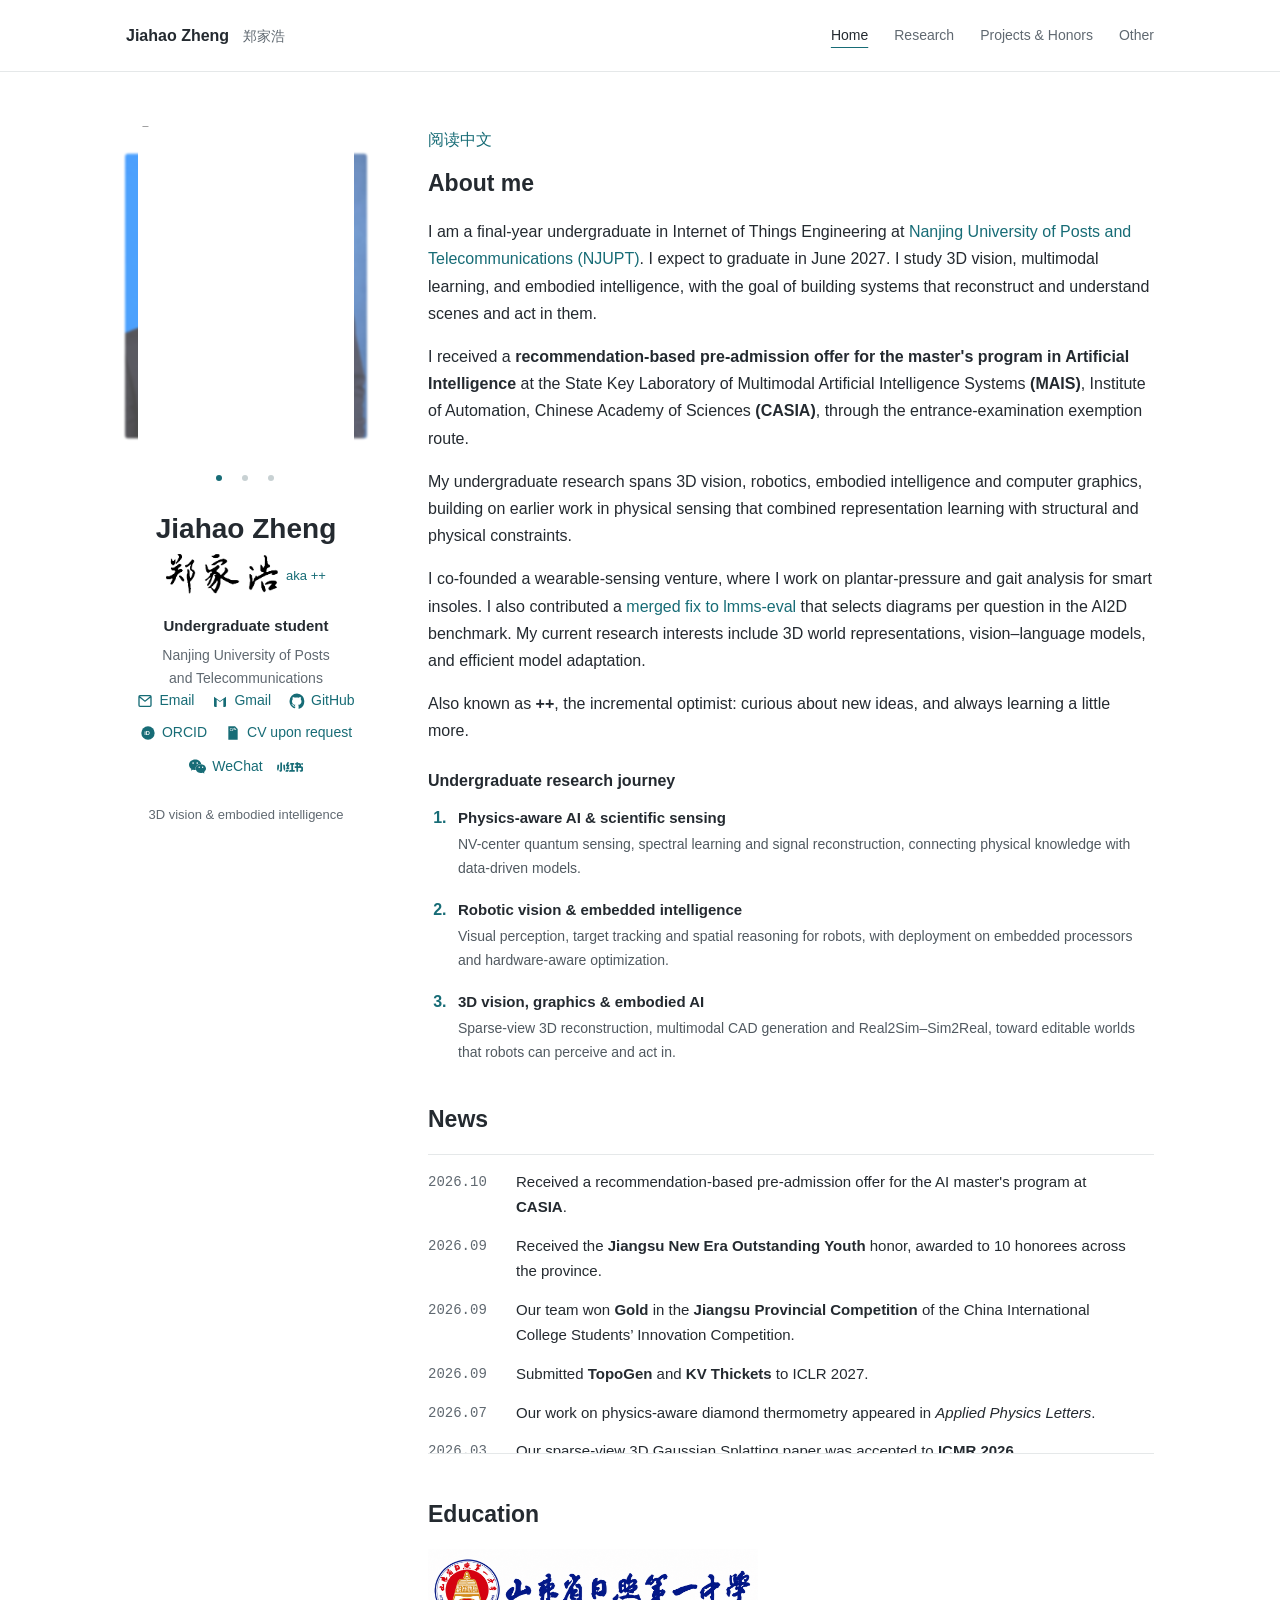
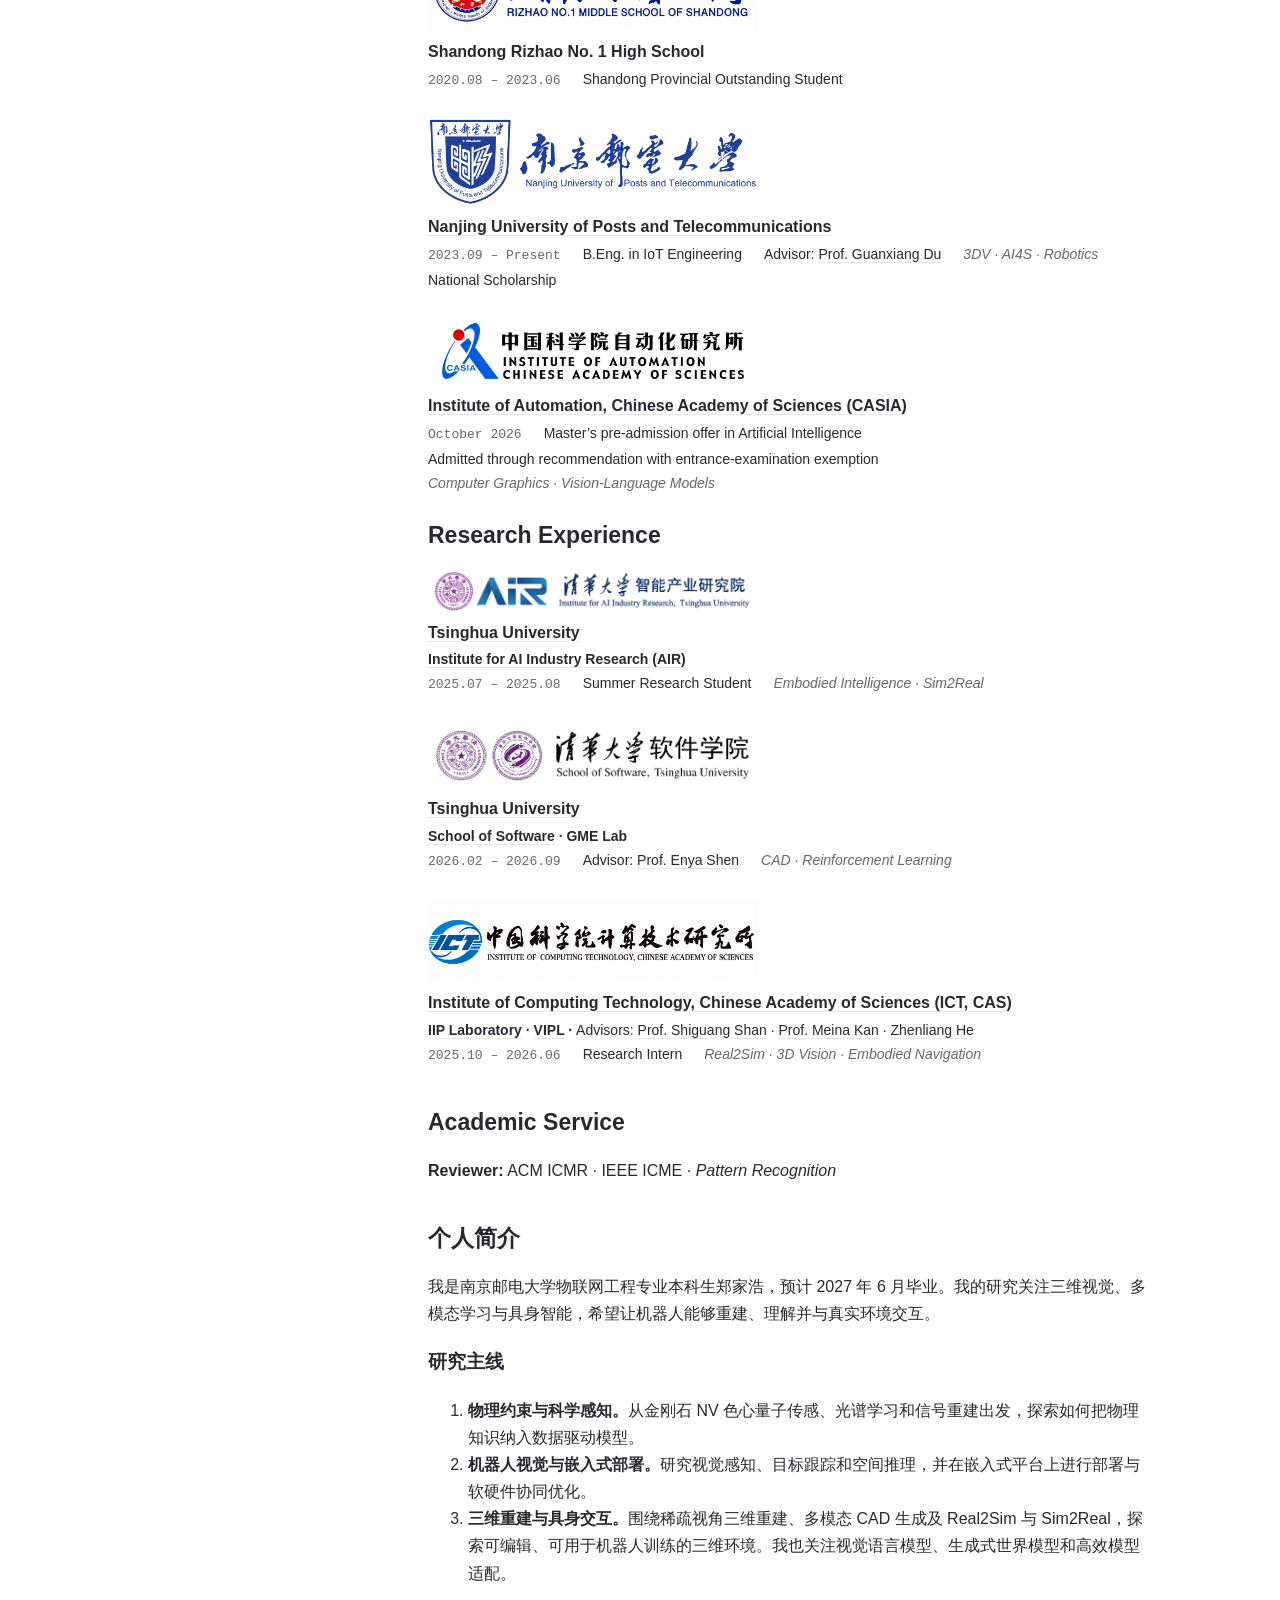
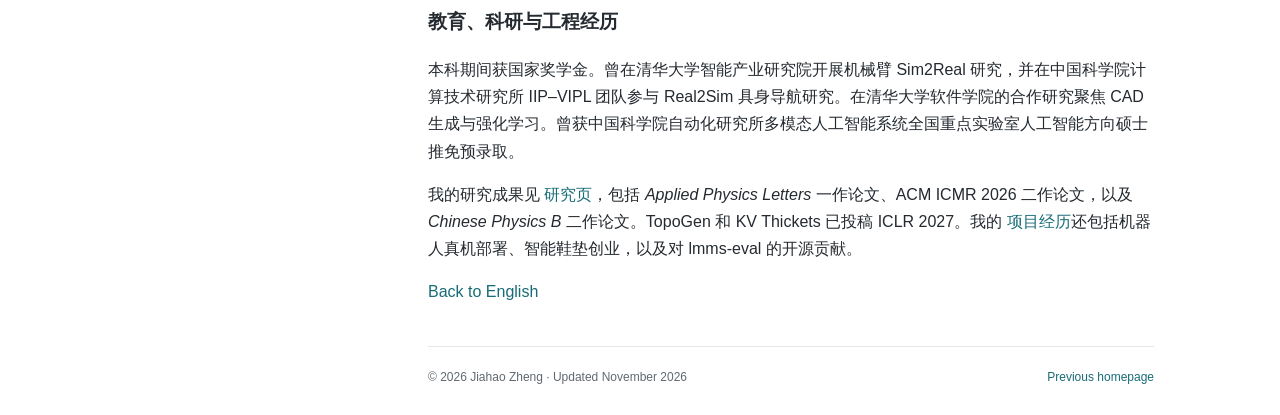
==== commit 9d7af219: "Update academic profile and add Chinese summaries" ====
--- a/index.html
+++ b/index.html
@@ -45,12 +45,13 @@
       <p class="profile-note">3D vision &amp; embodied intelligence</p>
     </aside>
     <div class="content" id="page-content">
+      <p><a href="#zh" lang="zh-CN">阅读中文</a></p>
       <section id="about" aria-labelledby="about-title">
         <h2 id="about-title">About me</h2>
-        <p>I am an undergraduate in Internet of Things Engineering at <a href="https://www.njupt.edu.cn/">Nanjing University of Posts and Telecommunications (NJUPT)</a>. My work explores how learning-based systems can reconstruct, understand and interact with the 3D world.</p>
-        <p>I have been <strong>pre-admitted to the master's program in Artificial Intelligence</strong> at the State Key Laboratory of Multimodal Artificial Intelligence Systems <strong>(MAIS)</strong>, Institute of Automation, Chinese Academy of Sciences <strong>(CASIA)</strong>, through recommendation with entrance-examination exemption. I expect to begin in <strong>September 2027</strong>.</p>
+        <p>I am a final-year undergraduate in Internet of Things Engineering at <a href="https://www.njupt.edu.cn/">Nanjing University of Posts and Telecommunications (NJUPT)</a>. I expect to graduate in June 2027. I study 3D vision, multimodal learning, and embodied intelligence, with the goal of building systems that reconstruct and understand scenes and act in them.</p>
+        <p>I received a <strong>recommendation-based pre-admission offer for the master's program in Artificial Intelligence</strong> at the State Key Laboratory of Multimodal Artificial Intelligence Systems <strong>(MAIS)</strong>, Institute of Automation, Chinese Academy of Sciences <strong>(CASIA)</strong>, through the entrance-examination exemption route.</p>
         <p>My undergraduate research spans 3D vision, robotics, embodied intelligence and computer graphics, building on earlier work in physical sensing that combined representation learning with structural and physical constraints.</p>
-        <p>I also co-founded a wearable-sensing venture, focusing on AI development, and am currently learning about AI infrastructure and computer architecture.</p>
+        <p>I co-founded a wearable-sensing venture, where I work on plantar-pressure and gait analysis for smart insoles. I also contributed a <a href="projects.html#lmms-eval">merged fix to lmms-eval</a> that selects diagrams per question in the AI2D benchmark. My current research interests include 3D world representations, vision–language models, and efficient model adaptation.</p>
         <p>Also known as <strong>++</strong>, the incremental optimist: curious about new ideas, and always learning a little more.</p>
         <h3 class="subheading">Undergraduate research journey</h3>
         <ol class="journey">
@@ -62,7 +63,7 @@
       <section id="news" aria-labelledby="news-title">
         <h2 id="news-title">News</h2>
         <dl class="news news-scroll" tabindex="0" aria-labelledby="news-title">
-          <div><dt>2026.10</dt><dd>My next chapter: pre-admitted to the AI master's program at <strong>CASIA</strong>, with expected enrollment in September 2027.</dd></div>
+          <div><dt>2026.10</dt><dd>Received a recommendation-based pre-admission offer for the AI master's program at <strong>CASIA</strong>.</dd></div>
           <div><dt>2026.09</dt><dd>Received the <strong>Jiangsu New Era Outstanding Youth</strong> honor, awarded to 10 honorees across the province.</dd></div>
           <div><dt>2026.09</dt><dd>Our team won <strong>Gold</strong> in the <strong>Jiangsu Provincial Competition</strong> of the China International College Students’ Innovation Competition.</dd></div>
           <div><dt>2026.09</dt><dd>Submitted <strong>TopoGen</strong> and <strong>KV Thickets</strong> to ICLR 2027.</dd></div>
@@ -98,8 +99,8 @@
           <a class="institution-logo" href="https://ia.cas.cn/" aria-label="Institute of Automation official website"><img src="images/institutions/casia-updated.png" alt="Institute of Automation, Chinese Academy of Sciences logo" width="1136" height="232" loading="lazy"></a>
           <div class="experience-body">
             <h3><a href="https://ia.cas.cn/">Institute of Automation, Chinese Academy of Sciences (CASIA)</a></h3>
-            <p class="experience-date">2027.09 – 2030.06 (expected)</p>
-            <p>Incoming Master's Student in Artificial Intelligence</p>
+            <p class="experience-date">October 2026</p>
+            <p>Master’s pre-admission offer in Artificial Intelligence</p>
             <p>Admitted through recommendation with entrance-examination exemption</p>
             <p class="experience-keywords">Computer Graphics · Vision-Language Models</p>
           </div>
@@ -142,8 +143,22 @@
         <h2 id="service-title">Academic Service</h2>
         <p><strong>Reviewer:</strong> ACM ICMR · IEEE ICME · <em>Pattern Recognition</em></p>
       </section>
+      <section id="zh" lang="zh-CN" aria-labelledby="zh-title">
+        <h2 id="zh-title">个人简介</h2>
+        <p>我是南京邮电大学物联网工程专业本科生郑家浩，预计 2027 年 6 月毕业。我的研究关注三维视觉、多模态学习与具身智能，希望让机器人能够重建、理解并与真实环境交互。</p>
+        <h3>研究主线</h3>
+        <ol>
+        <li><strong>物理约束与科学感知。</strong>从金刚石 NV 色心量子传感、光谱学习和信号重建出发，探索如何把物理知识纳入数据驱动模型。</li>
+        <li><strong>机器人视觉与嵌入式部署。</strong>研究视觉感知、目标跟踪和空间推理，并在嵌入式平台上进行部署与软硬件协同优化。</li>
+        <li><strong>三维重建与具身交互。</strong>围绕稀疏视角三维重建、多模态 CAD 生成及 Real2Sim 与 Sim2Real，探索可编辑、可用于机器人训练的三维环境。我也关注视觉语言模型、生成式世界模型和高效模型适配。</li>
+        </ol>
+        <h3>教育、科研与工程经历</h3>
+        <p>本科期间获国家奖学金。曾在清华大学智能产业研究院开展机械臂 Sim2Real 研究，并在中国科学院计算技术研究所 IIP–VIPL 团队参与 Real2Sim 具身导航研究。在清华大学软件学院的合作研究聚焦 CAD 生成与强化学习。曾获中国科学院自动化研究所多模态人工智能系统全国重点实验室人工智能方向硕士推免预录取。</p>
+        <p>我的研究成果见 <a href="research.html#zh">研究页</a>，包括 <em>Applied Physics Letters</em> 一作论文、ACM ICMR 2026 二作论文，以及 <em>Chinese Physics B</em> 二作论文。TopoGen 和 KV Thickets 已投稿 ICLR 2027。我的 <a href="projects.html#zh">项目经历</a>还包括机器人真机部署、智能鞋垫创业，以及对 lmms-eval 的开源贡献。</p>
+        <p><a href="#page-content" lang="en">Back to English</a></p>
+      </section>
       <footer>
-        <span>© 2026 Jiahao Zheng · Updated October 2026</span>
+        <span>© 2026 Jiahao Zheng · Updated November 2026</span>
         <a href="/legacy/">Previous homepage</a>
       </footer>
     </div>
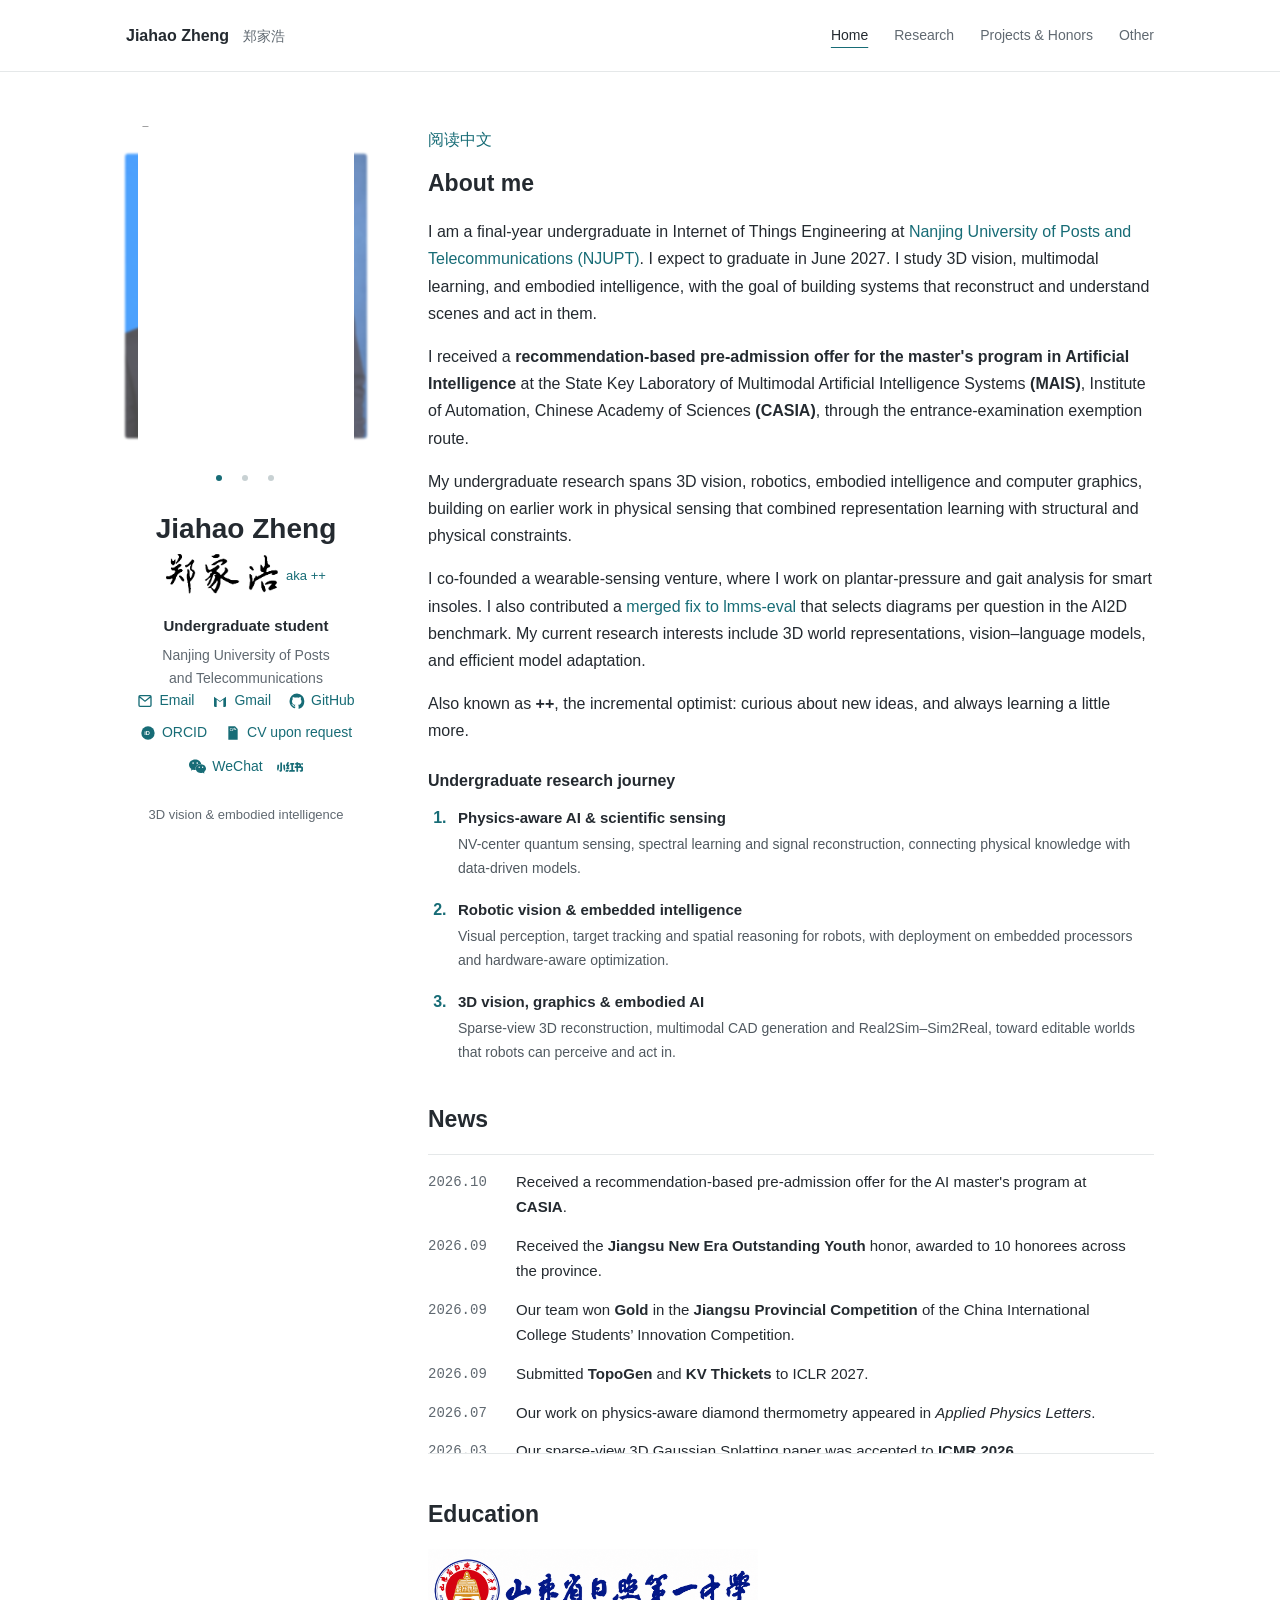
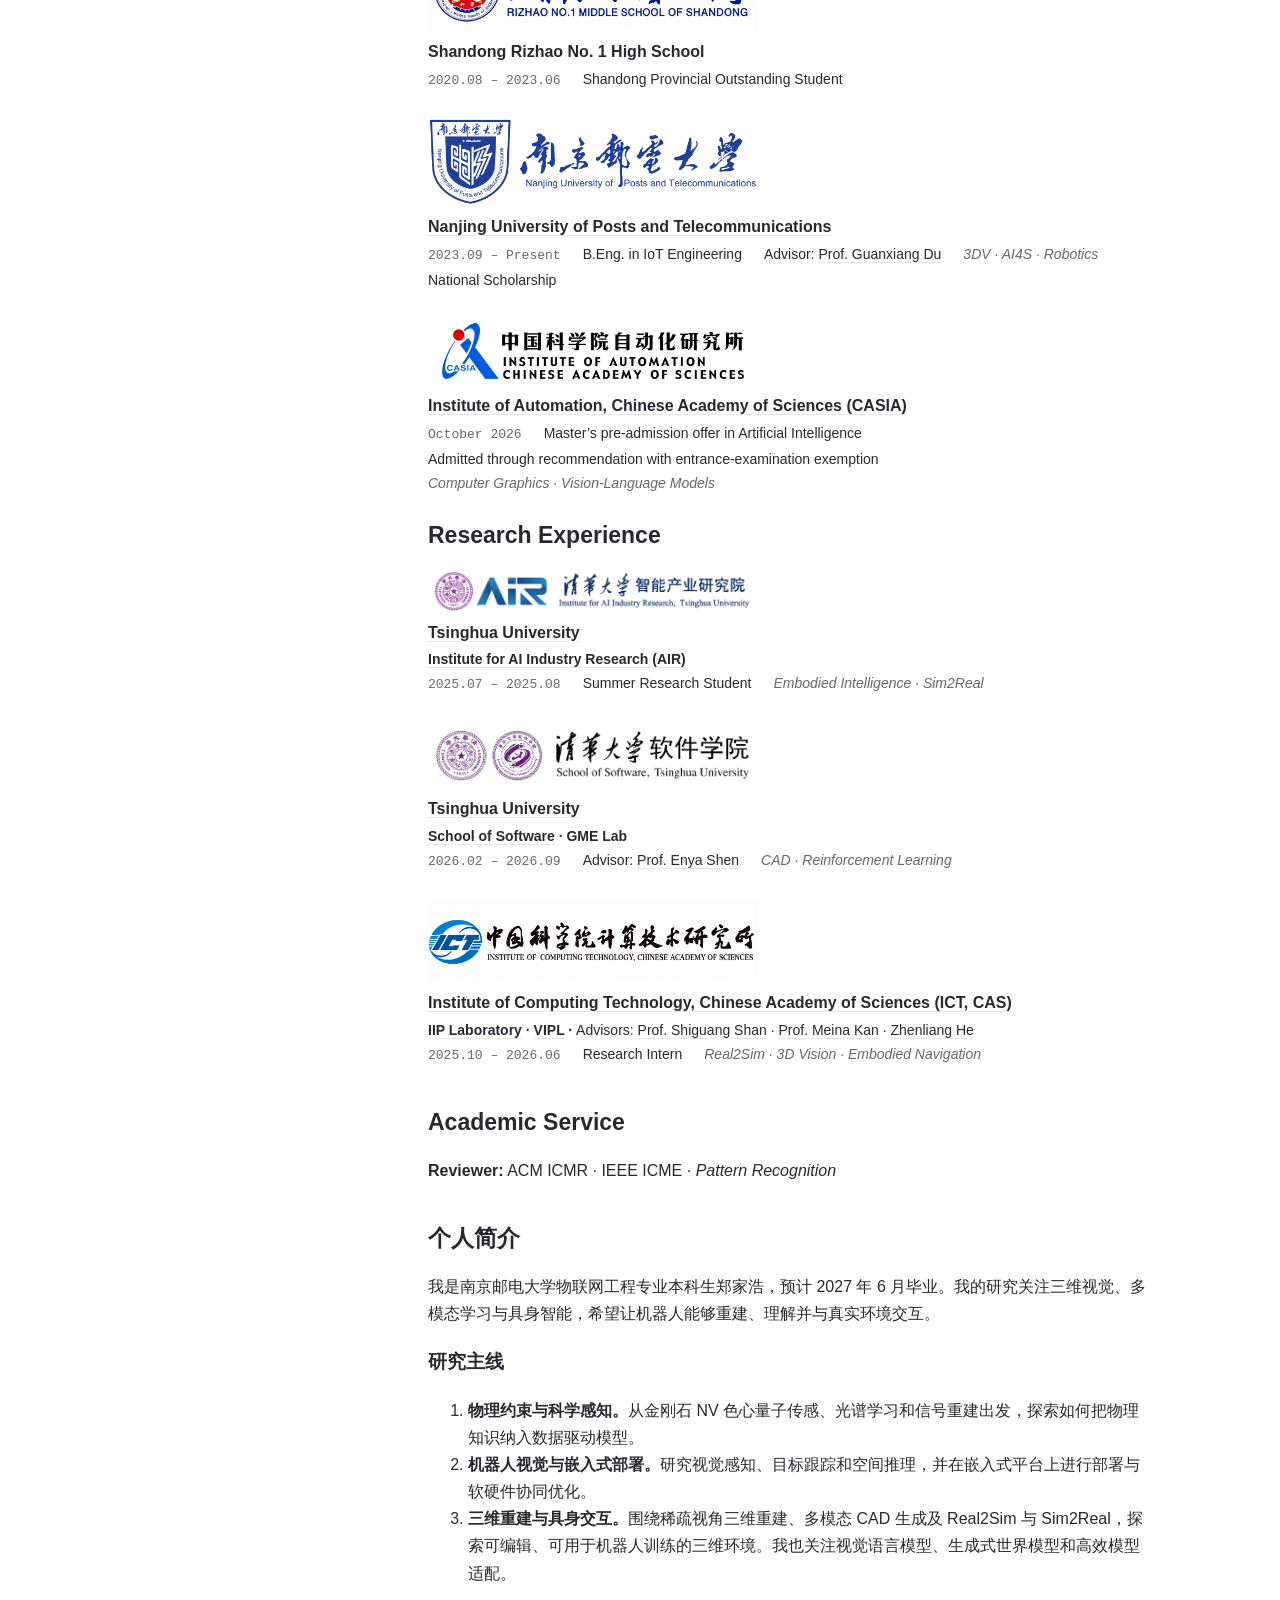
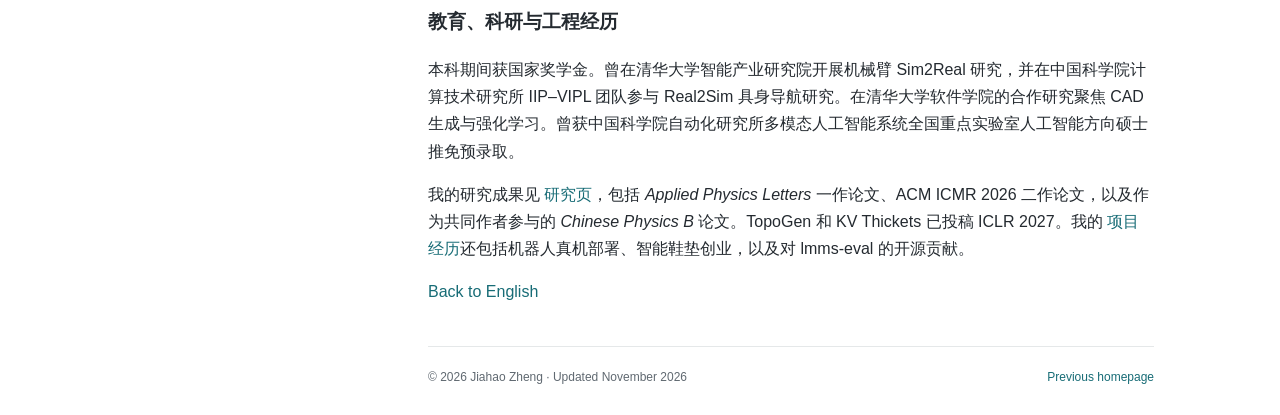
==== commit c860f80e: "Align Chinese Physics B authorship wording" ====
--- a/index.html
+++ b/index.html
@@ -154,7 +154,7 @@
         </ol>
         <h3>教育、科研与工程经历</h3>
         <p>本科期间获国家奖学金。曾在清华大学智能产业研究院开展机械臂 Sim2Real 研究，并在中国科学院计算技术研究所 IIP–VIPL 团队参与 Real2Sim 具身导航研究。在清华大学软件学院的合作研究聚焦 CAD 生成与强化学习。曾获中国科学院自动化研究所多模态人工智能系统全国重点实验室人工智能方向硕士推免预录取。</p>
-        <p>我的研究成果见 <a href="research.html#zh">研究页</a>，包括 <em>Applied Physics Letters</em> 一作论文、ACM ICMR 2026 二作论文，以及 <em>Chinese Physics B</em> 二作论文。TopoGen 和 KV Thickets 已投稿 ICLR 2027。我的 <a href="projects.html#zh">项目经历</a>还包括机器人真机部署、智能鞋垫创业，以及对 lmms-eval 的开源贡献。</p>
+        <p>我的研究成果见 <a href="research.html#zh">研究页</a>，包括 <em>Applied Physics Letters</em> 一作论文、ACM ICMR 2026 二作论文，以及作为共同作者参与的 <em>Chinese Physics B</em> 论文。TopoGen 和 KV Thickets 已投稿 ICLR 2027。我的 <a href="projects.html#zh">项目经历</a>还包括机器人真机部署、智能鞋垫创业，以及对 lmms-eval 的开源贡献。</p>
         <p><a href="#page-content" lang="en">Back to English</a></p>
       </section>
       <footer>
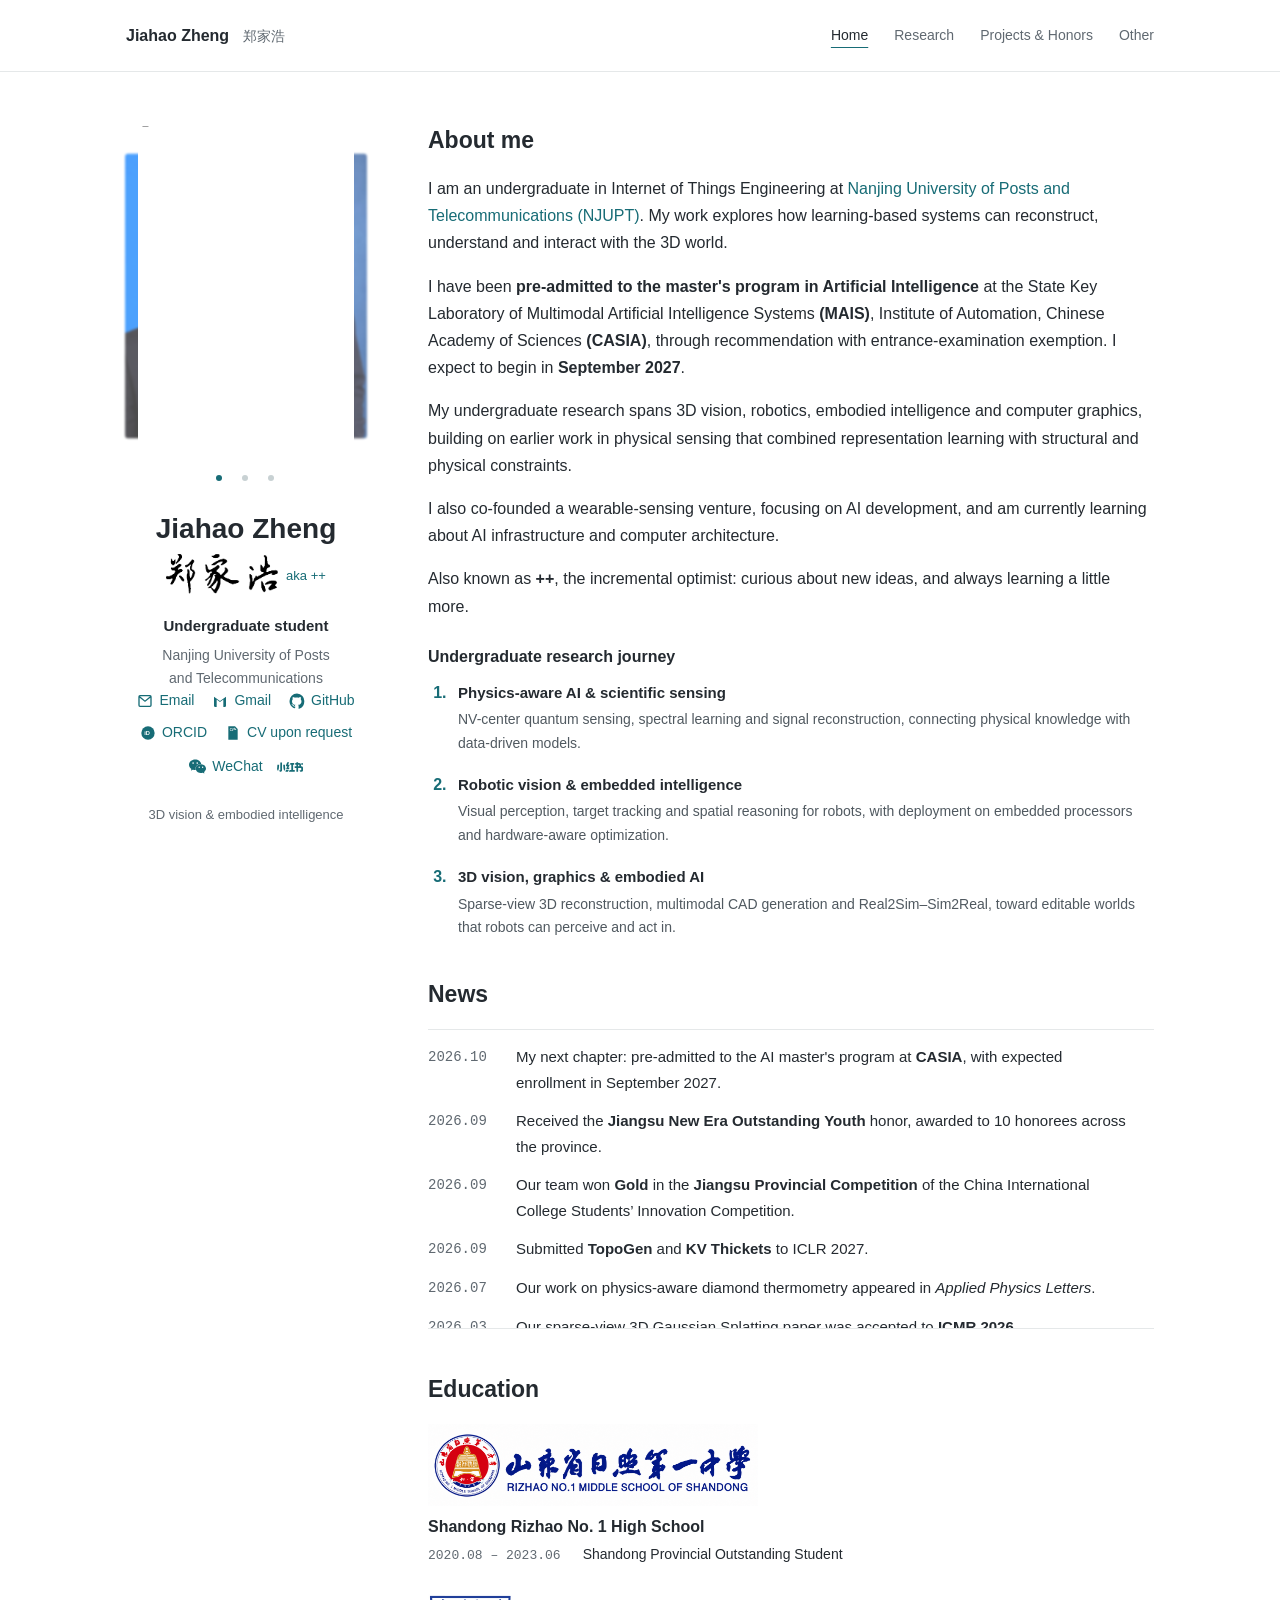
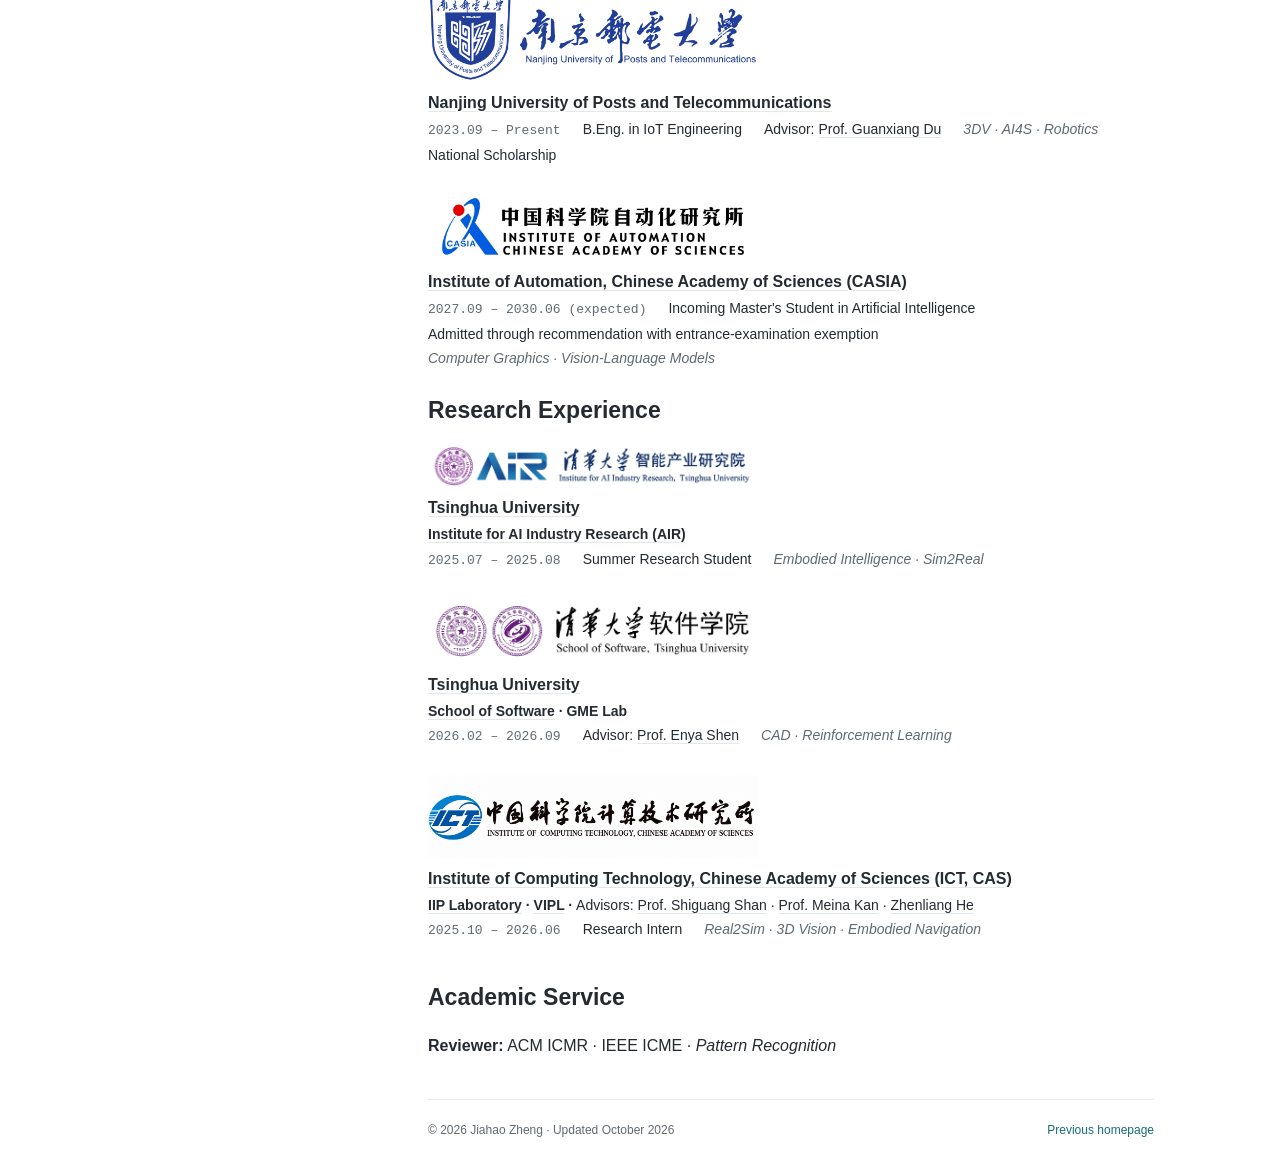
==== commit f8c9efa5: "Restore personal homepage before bilingual edits" ====
--- a/index.html
+++ b/index.html
@@ -45,13 +45,12 @@
       <p class="profile-note">3D vision &amp; embodied intelligence</p>
     </aside>
     <div class="content" id="page-content">
-      <p><a href="#zh" lang="zh-CN">阅读中文</a></p>
       <section id="about" aria-labelledby="about-title">
         <h2 id="about-title">About me</h2>
-        <p>I am a final-year undergraduate in Internet of Things Engineering at <a href="https://www.njupt.edu.cn/">Nanjing University of Posts and Telecommunications (NJUPT)</a>. I expect to graduate in June 2027. I study 3D vision, multimodal learning, and embodied intelligence, with the goal of building systems that reconstruct and understand scenes and act in them.</p>
-        <p>I received a <strong>recommendation-based pre-admission offer for the master's program in Artificial Intelligence</strong> at the State Key Laboratory of Multimodal Artificial Intelligence Systems <strong>(MAIS)</strong>, Institute of Automation, Chinese Academy of Sciences <strong>(CASIA)</strong>, through the entrance-examination exemption route.</p>
+        <p>I am an undergraduate in Internet of Things Engineering at <a href="https://www.njupt.edu.cn/">Nanjing University of Posts and Telecommunications (NJUPT)</a>. My work explores how learning-based systems can reconstruct, understand and interact with the 3D world.</p>
+        <p>I have been <strong>pre-admitted to the master's program in Artificial Intelligence</strong> at the State Key Laboratory of Multimodal Artificial Intelligence Systems <strong>(MAIS)</strong>, Institute of Automation, Chinese Academy of Sciences <strong>(CASIA)</strong>, through recommendation with entrance-examination exemption. I expect to begin in <strong>September 2027</strong>.</p>
         <p>My undergraduate research spans 3D vision, robotics, embodied intelligence and computer graphics, building on earlier work in physical sensing that combined representation learning with structural and physical constraints.</p>
-        <p>I co-founded a wearable-sensing venture, where I work on plantar-pressure and gait analysis for smart insoles. I also contributed a <a href="projects.html#lmms-eval">merged fix to lmms-eval</a> that selects diagrams per question in the AI2D benchmark. My current research interests include 3D world representations, vision–language models, and efficient model adaptation.</p>
+        <p>I also co-founded a wearable-sensing venture, focusing on AI development, and am currently learning about AI infrastructure and computer architecture.</p>
         <p>Also known as <strong>++</strong>, the incremental optimist: curious about new ideas, and always learning a little more.</p>
         <h3 class="subheading">Undergraduate research journey</h3>
         <ol class="journey">
@@ -63,7 +62,7 @@
       <section id="news" aria-labelledby="news-title">
         <h2 id="news-title">News</h2>
         <dl class="news news-scroll" tabindex="0" aria-labelledby="news-title">
-          <div><dt>2026.10</dt><dd>Received a recommendation-based pre-admission offer for the AI master's program at <strong>CASIA</strong>.</dd></div>
+          <div><dt>2026.10</dt><dd>My next chapter: pre-admitted to the AI master's program at <strong>CASIA</strong>, with expected enrollment in September 2027.</dd></div>
           <div><dt>2026.09</dt><dd>Received the <strong>Jiangsu New Era Outstanding Youth</strong> honor, awarded to 10 honorees across the province.</dd></div>
           <div><dt>2026.09</dt><dd>Our team won <strong>Gold</strong> in the <strong>Jiangsu Provincial Competition</strong> of the China International College Students’ Innovation Competition.</dd></div>
           <div><dt>2026.09</dt><dd>Submitted <strong>TopoGen</strong> and <strong>KV Thickets</strong> to ICLR 2027.</dd></div>
@@ -99,8 +98,8 @@
           <a class="institution-logo" href="https://ia.cas.cn/" aria-label="Institute of Automation official website"><img src="images/institutions/casia-updated.png" alt="Institute of Automation, Chinese Academy of Sciences logo" width="1136" height="232" loading="lazy"></a>
           <div class="experience-body">
             <h3><a href="https://ia.cas.cn/">Institute of Automation, Chinese Academy of Sciences (CASIA)</a></h3>
-            <p class="experience-date">October 2026</p>
-            <p>Master’s pre-admission offer in Artificial Intelligence</p>
+            <p class="experience-date">2027.09 – 2030.06 (expected)</p>
+            <p>Incoming Master's Student in Artificial Intelligence</p>
             <p>Admitted through recommendation with entrance-examination exemption</p>
             <p class="experience-keywords">Computer Graphics · Vision-Language Models</p>
           </div>
@@ -143,22 +142,8 @@
         <h2 id="service-title">Academic Service</h2>
         <p><strong>Reviewer:</strong> ACM ICMR · IEEE ICME · <em>Pattern Recognition</em></p>
       </section>
-      <section id="zh" lang="zh-CN" aria-labelledby="zh-title">
-        <h2 id="zh-title">个人简介</h2>
-        <p>我是南京邮电大学物联网工程专业本科生郑家浩，预计 2027 年 6 月毕业。我的研究关注三维视觉、多模态学习与具身智能，希望让机器人能够重建、理解并与真实环境交互。</p>
-        <h3>研究主线</h3>
-        <ol>
-        <li><strong>物理约束与科学感知。</strong>从金刚石 NV 色心量子传感、光谱学习和信号重建出发，探索如何把物理知识纳入数据驱动模型。</li>
-        <li><strong>机器人视觉与嵌入式部署。</strong>研究视觉感知、目标跟踪和空间推理，并在嵌入式平台上进行部署与软硬件协同优化。</li>
-        <li><strong>三维重建与具身交互。</strong>围绕稀疏视角三维重建、多模态 CAD 生成及 Real2Sim 与 Sim2Real，探索可编辑、可用于机器人训练的三维环境。我也关注视觉语言模型、生成式世界模型和高效模型适配。</li>
-        </ol>
-        <h3>教育、科研与工程经历</h3>
-        <p>本科期间获国家奖学金。曾在清华大学智能产业研究院开展机械臂 Sim2Real 研究，并在中国科学院计算技术研究所 IIP–VIPL 团队参与 Real2Sim 具身导航研究。在清华大学软件学院的合作研究聚焦 CAD 生成与强化学习。曾获中国科学院自动化研究所多模态人工智能系统全国重点实验室人工智能方向硕士推免预录取。</p>
-        <p>我的研究成果见 <a href="research.html#zh">研究页</a>，包括 <em>Applied Physics Letters</em> 一作论文、ACM ICMR 2026 二作论文，以及作为共同作者参与的 <em>Chinese Physics B</em> 论文。TopoGen 和 KV Thickets 已投稿 ICLR 2027。我的 <a href="projects.html#zh">项目经历</a>还包括机器人真机部署、智能鞋垫创业，以及对 lmms-eval 的开源贡献。</p>
-        <p><a href="#page-content" lang="en">Back to English</a></p>
-      </section>
       <footer>
-        <span>© 2026 Jiahao Zheng · Updated November 2026</span>
+        <span>© 2026 Jiahao Zheng · Updated October 2026</span>
         <a href="/legacy/">Previous homepage</a>
       </footer>
     </div>
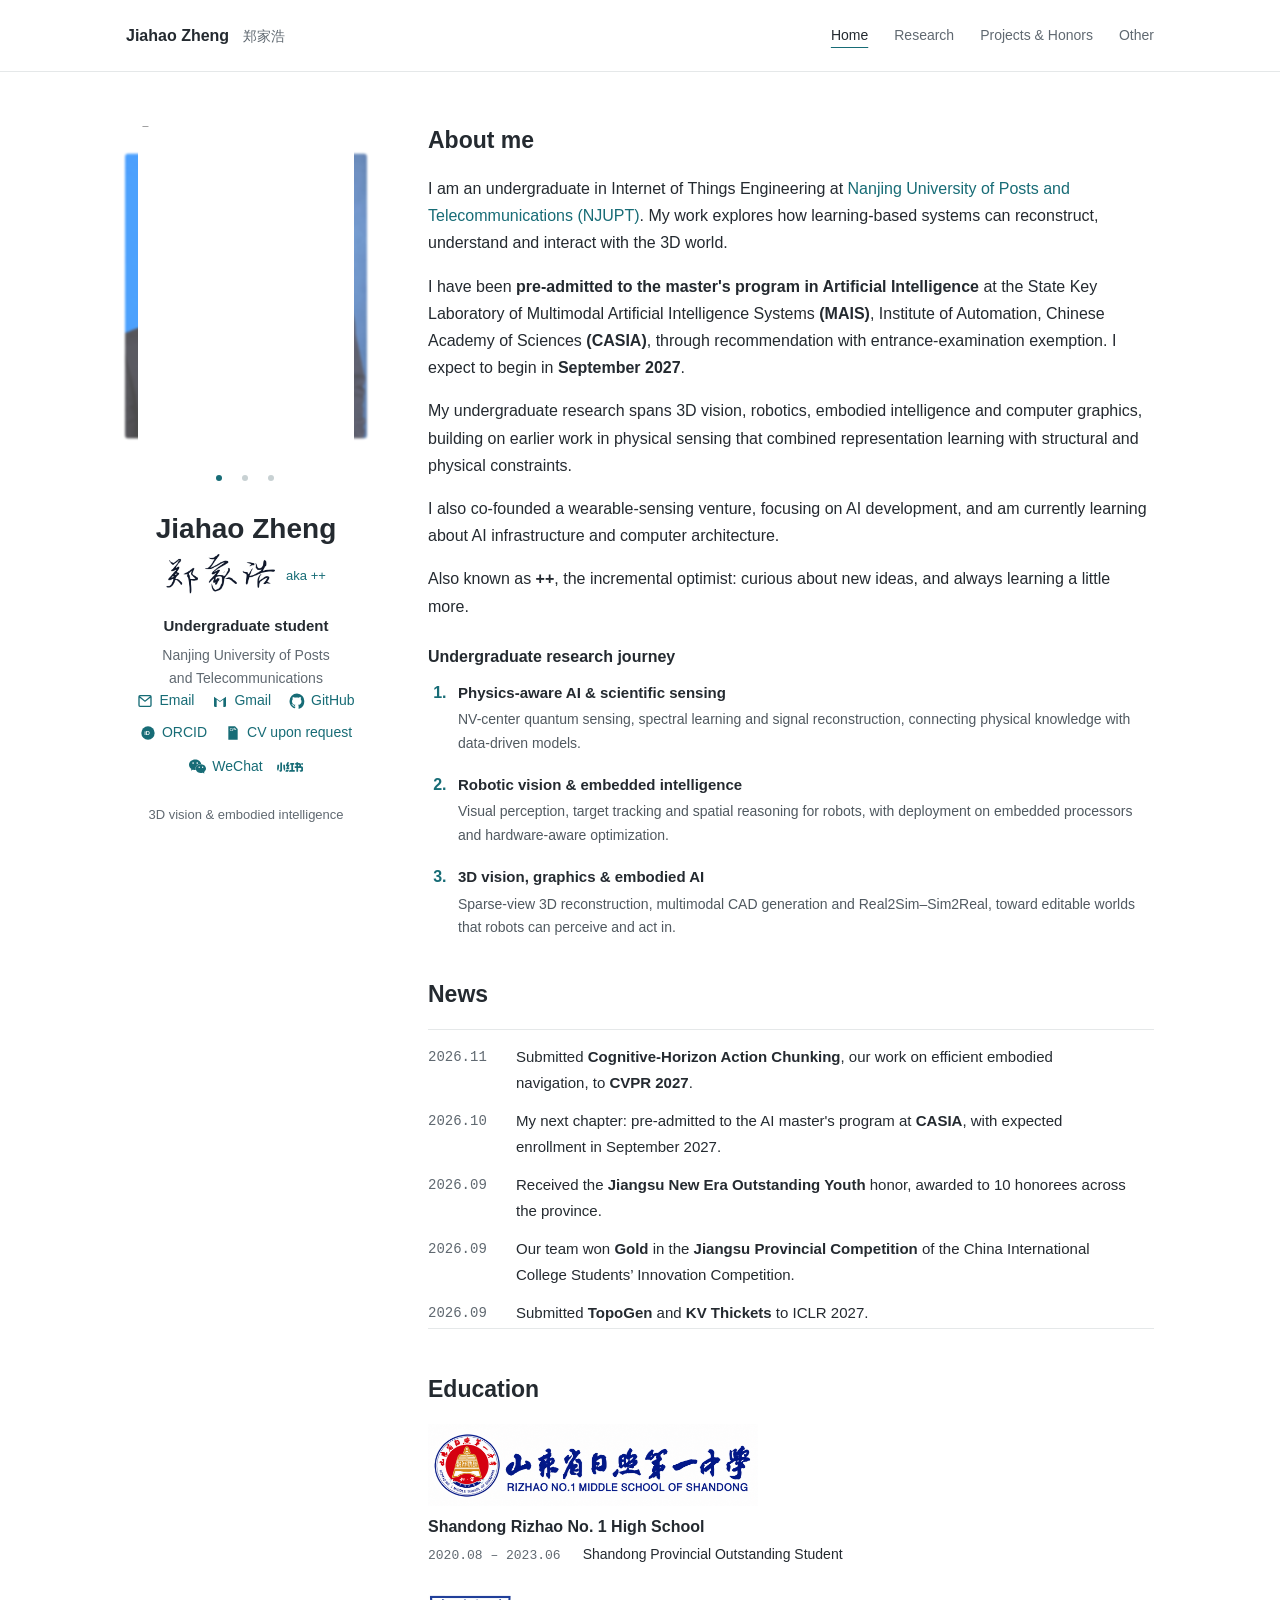
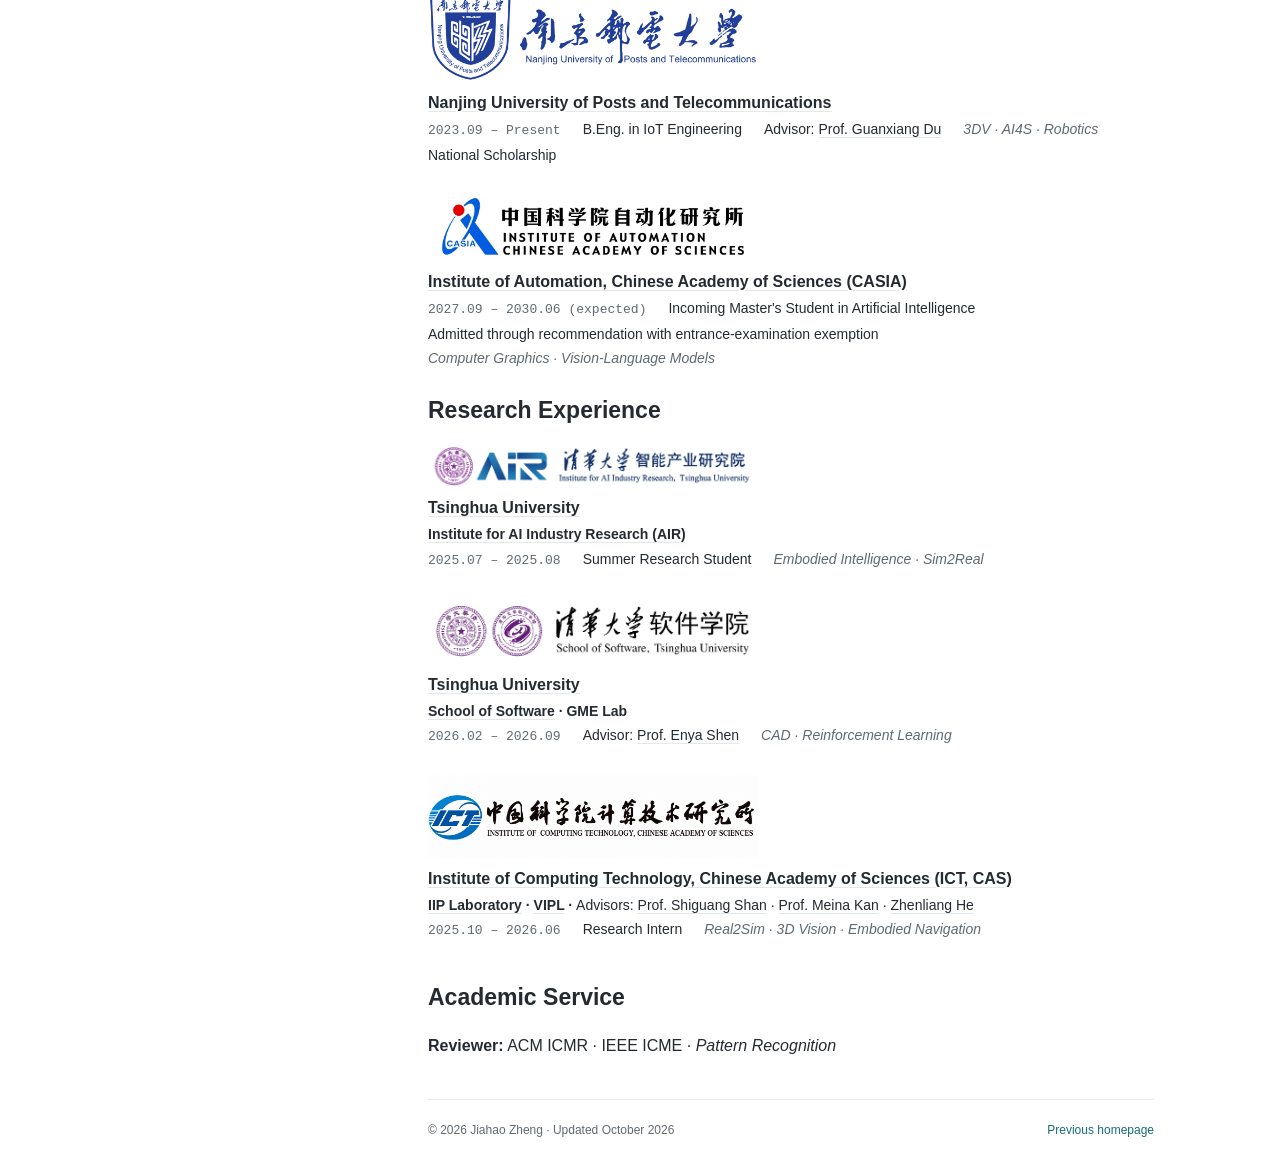
==== commit f5519069: "Add concise CVPR 2027 CHAC navigation submission news" ====
--- a/index.html
+++ b/index.html
@@ -62,6 +62,7 @@
       <section id="news" aria-labelledby="news-title">
         <h2 id="news-title">News</h2>
         <dl class="news news-scroll" tabindex="0" aria-labelledby="news-title">
+          <div><dt>2026.11</dt><dd>Submitted <strong>Cognitive-Horizon Action Chunking</strong>, our work on efficient embodied navigation, to <strong>CVPR 2027</strong>.</dd></div>
           <div><dt>2026.10</dt><dd>My next chapter: pre-admitted to the AI master's program at <strong>CASIA</strong>, with expected enrollment in September 2027.</dd></div>
           <div><dt>2026.09</dt><dd>Received the <strong>Jiangsu New Era Outstanding Youth</strong> honor, awarded to 10 honorees across the province.</dd></div>
           <div><dt>2026.09</dt><dd>Our team won <strong>Gold</strong> in the <strong>Jiangsu Provincial Competition</strong> of the China International College Students’ Innovation Competition.</dd></div>
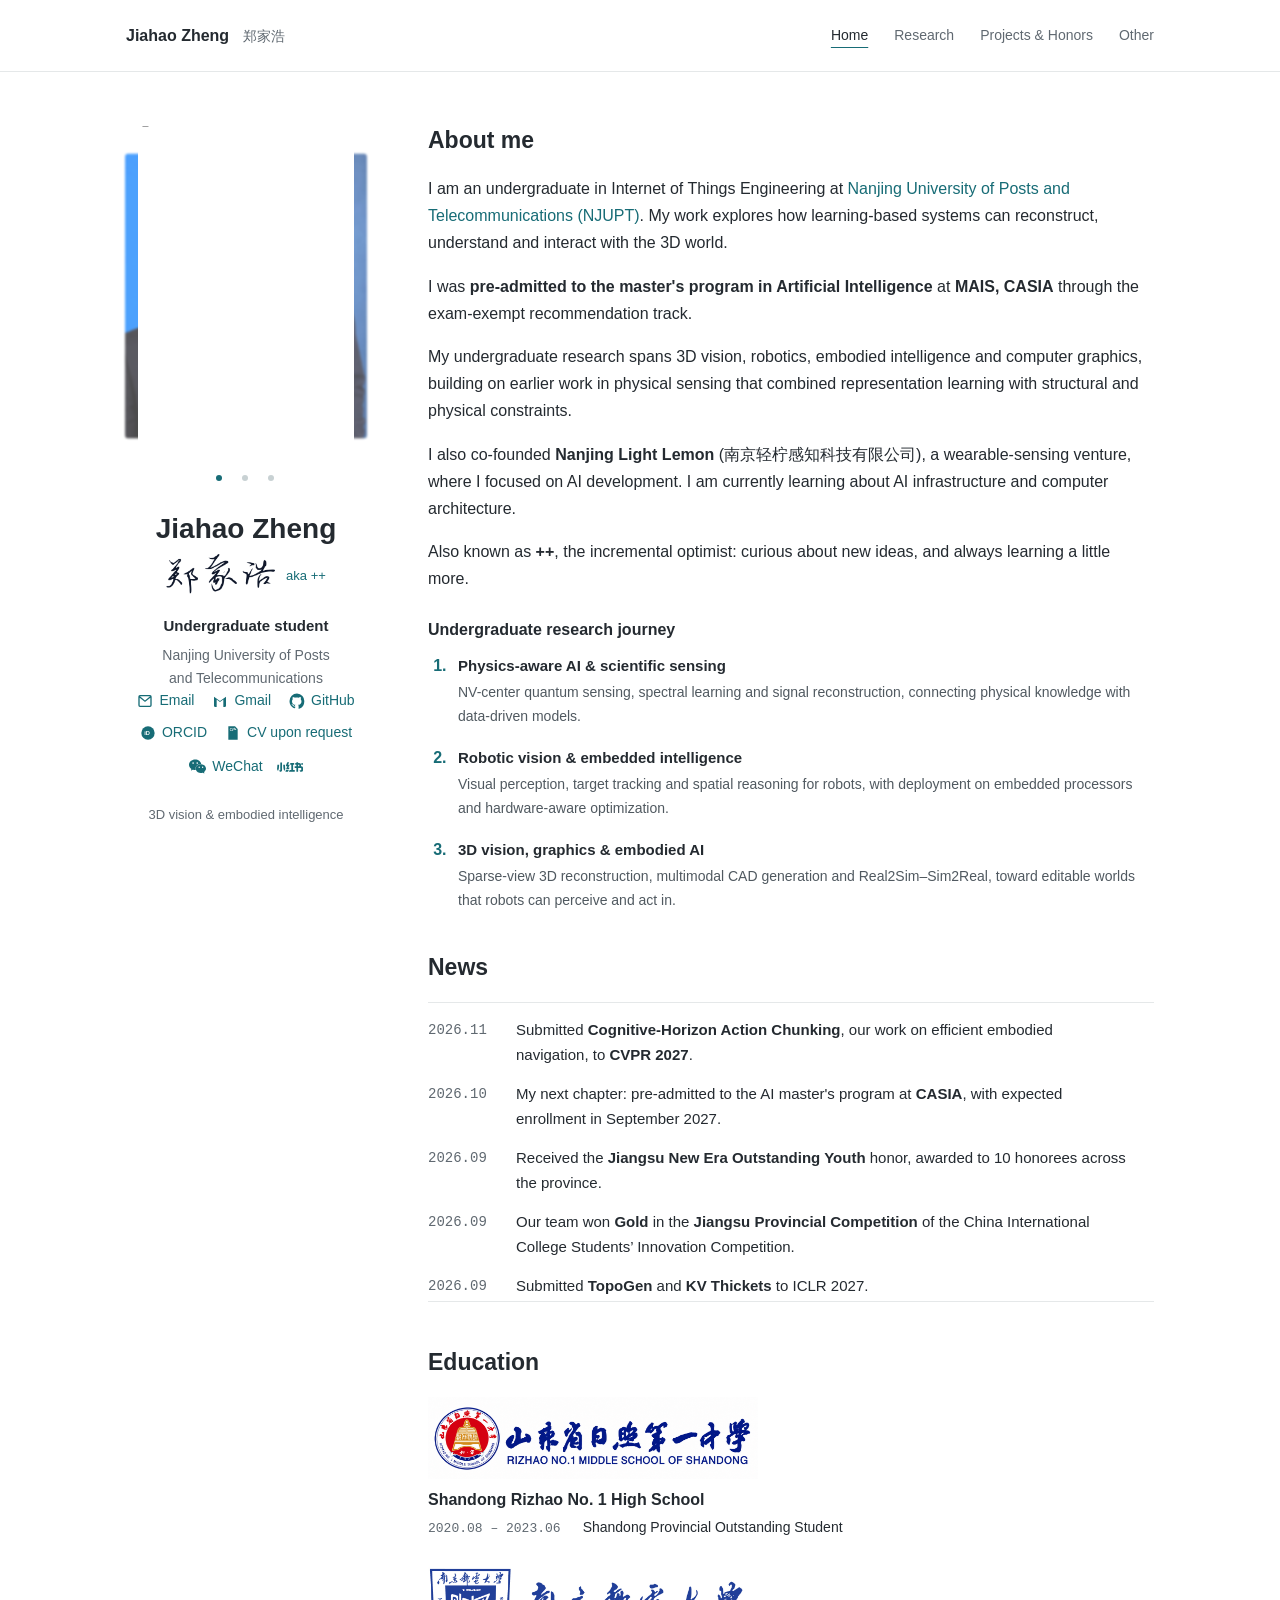
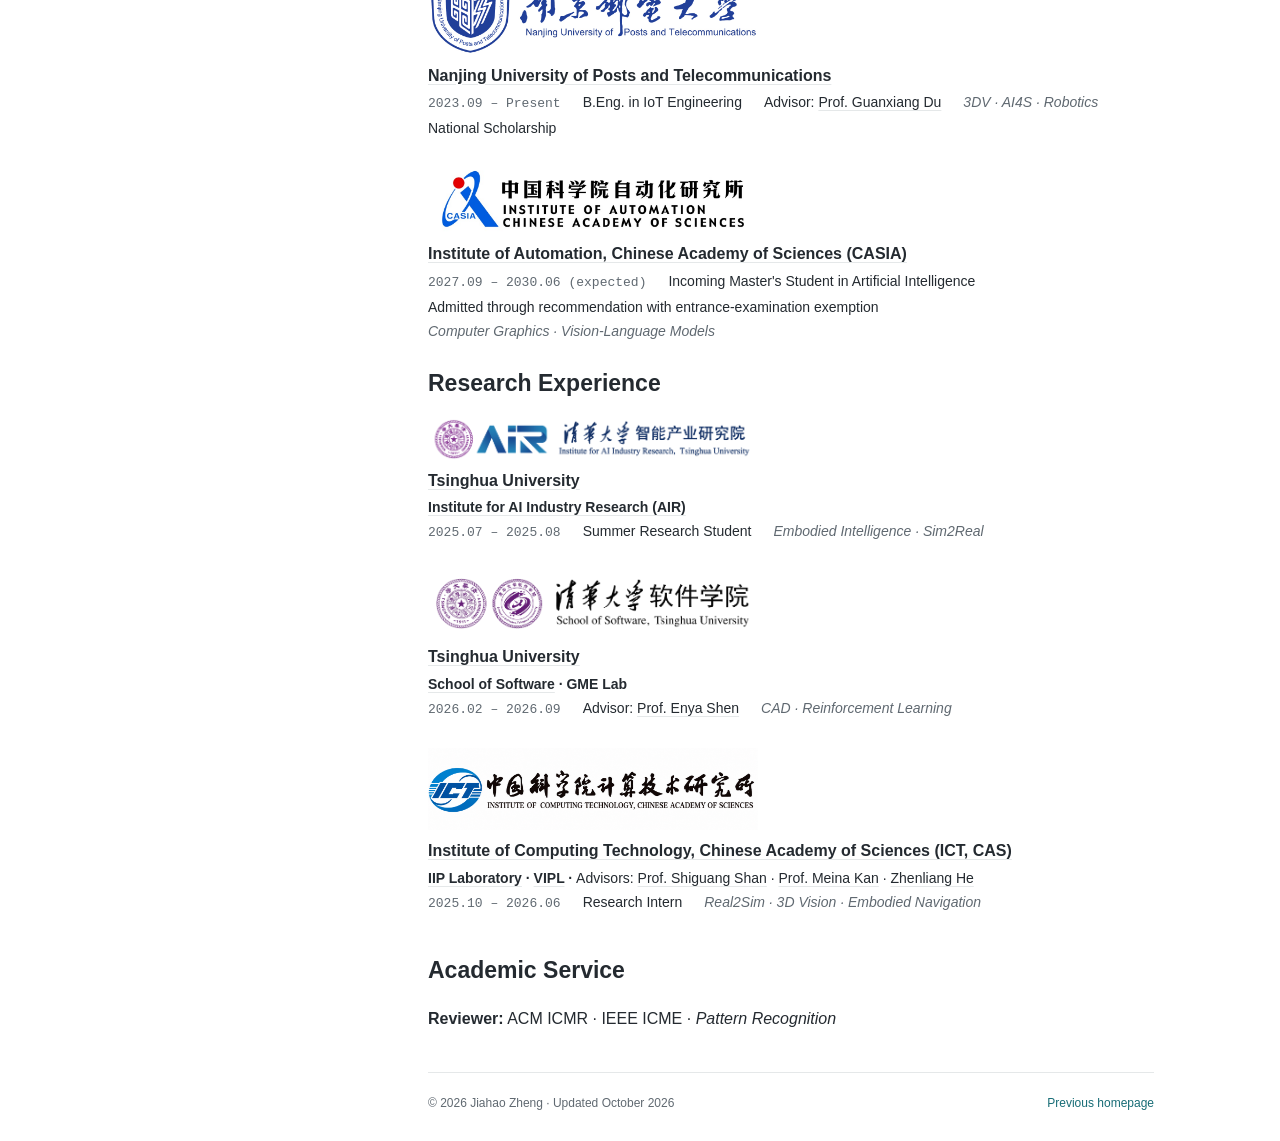
==== commit ba74bed0: "Shorten bio admission note and name Nanjing Light Lemon" ====
--- a/index.html
+++ b/index.html
@@ -48,9 +48,9 @@
       <section id="about" aria-labelledby="about-title">
         <h2 id="about-title">About me</h2>
         <p>I am an undergraduate in Internet of Things Engineering at <a href="https://www.njupt.edu.cn/">Nanjing University of Posts and Telecommunications (NJUPT)</a>. My work explores how learning-based systems can reconstruct, understand and interact with the 3D world.</p>
-        <p>I have been <strong>pre-admitted to the master's program in Artificial Intelligence</strong> at the State Key Laboratory of Multimodal Artificial Intelligence Systems <strong>(MAIS)</strong>, Institute of Automation, Chinese Academy of Sciences <strong>(CASIA)</strong>, through recommendation with entrance-examination exemption. I expect to begin in <strong>September 2027</strong>.</p>
+        <p>I was <strong>pre-admitted to the master's program in Artificial Intelligence</strong> at <strong>MAIS, CASIA</strong> through the exam-exempt recommendation track.</p>
         <p>My undergraduate research spans 3D vision, robotics, embodied intelligence and computer graphics, building on earlier work in physical sensing that combined representation learning with structural and physical constraints.</p>
-        <p>I also co-founded a wearable-sensing venture, focusing on AI development, and am currently learning about AI infrastructure and computer architecture.</p>
+        <p>I also co-founded <strong>Nanjing Light Lemon</strong> (<span lang="zh-CN">南京轻柠感知科技有限公司</span>), a wearable-sensing venture, where I focused on AI development. I am currently learning about AI infrastructure and computer architecture.</p>
         <p>Also known as <strong>++</strong>, the incremental optimist: curious about new ideas, and always learning a little more.</p>
         <h3 class="subheading">Undergraduate research journey</h3>
         <ol class="journey">
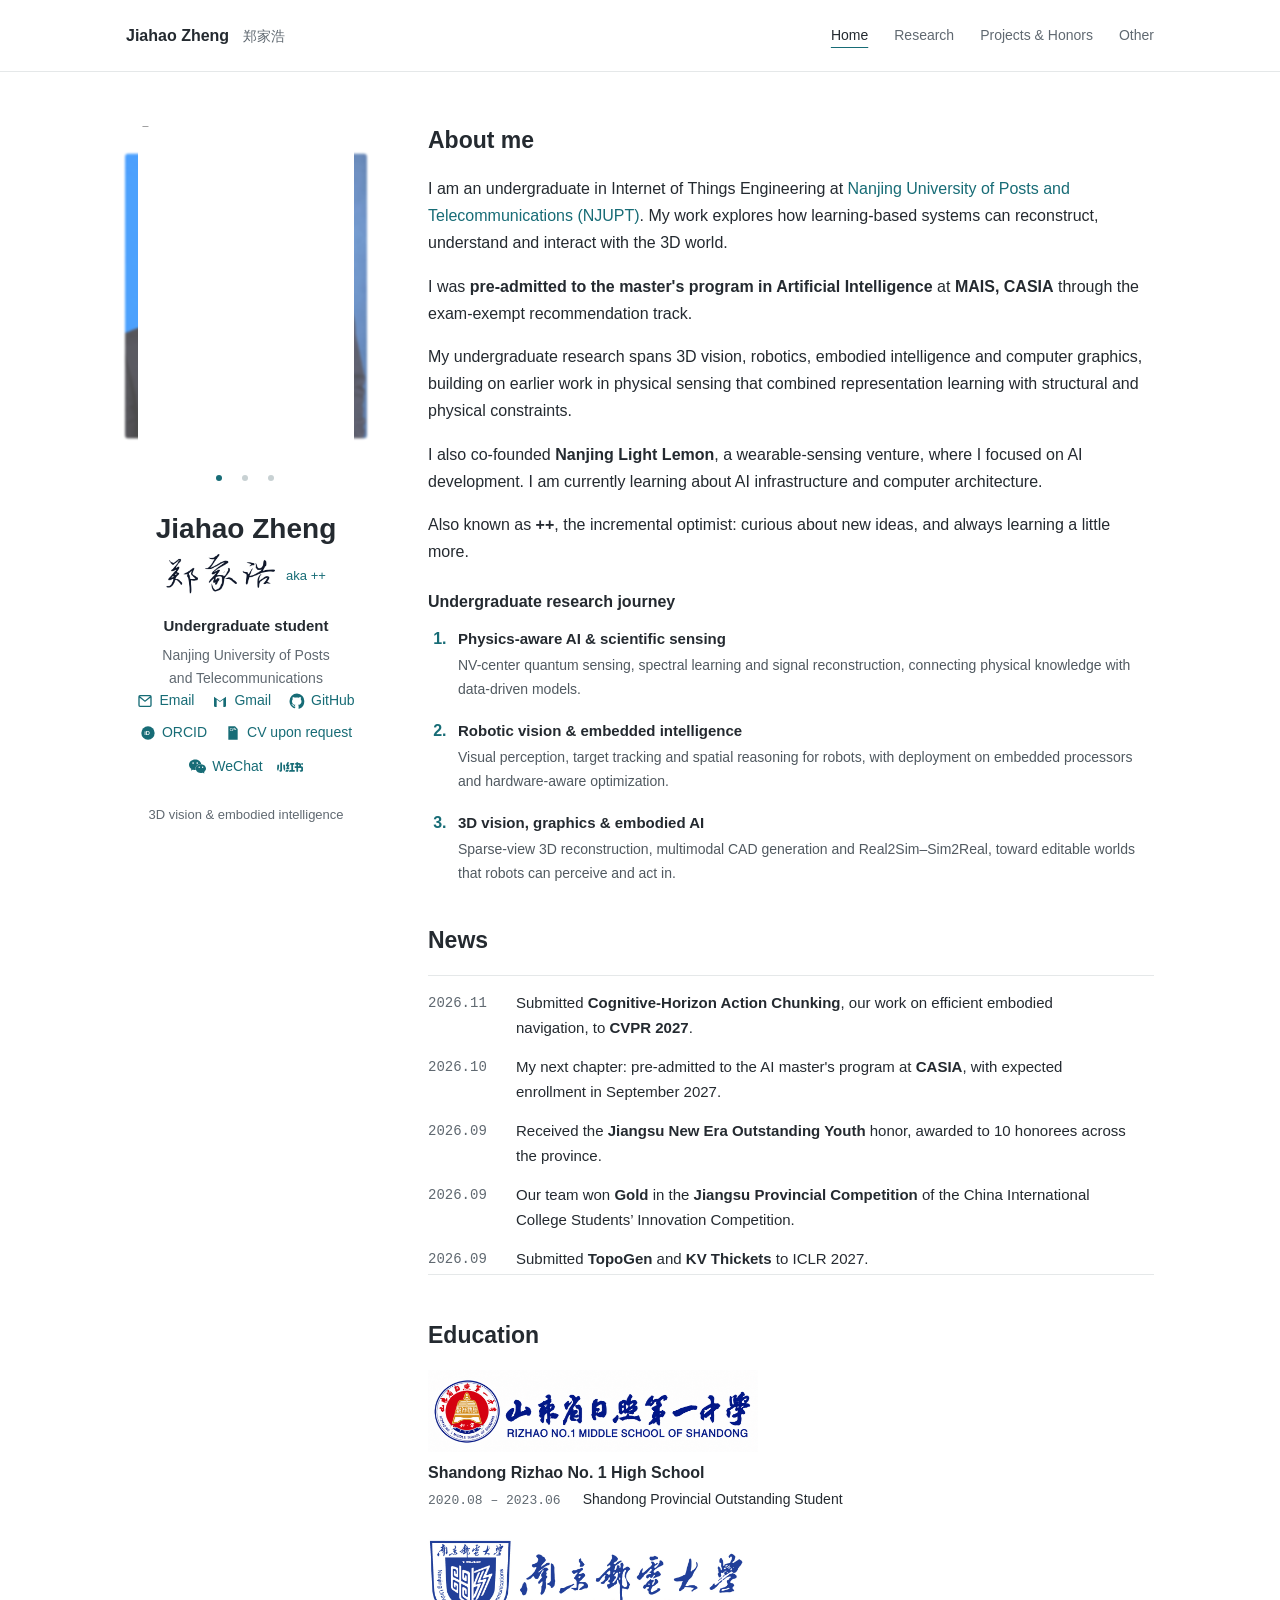
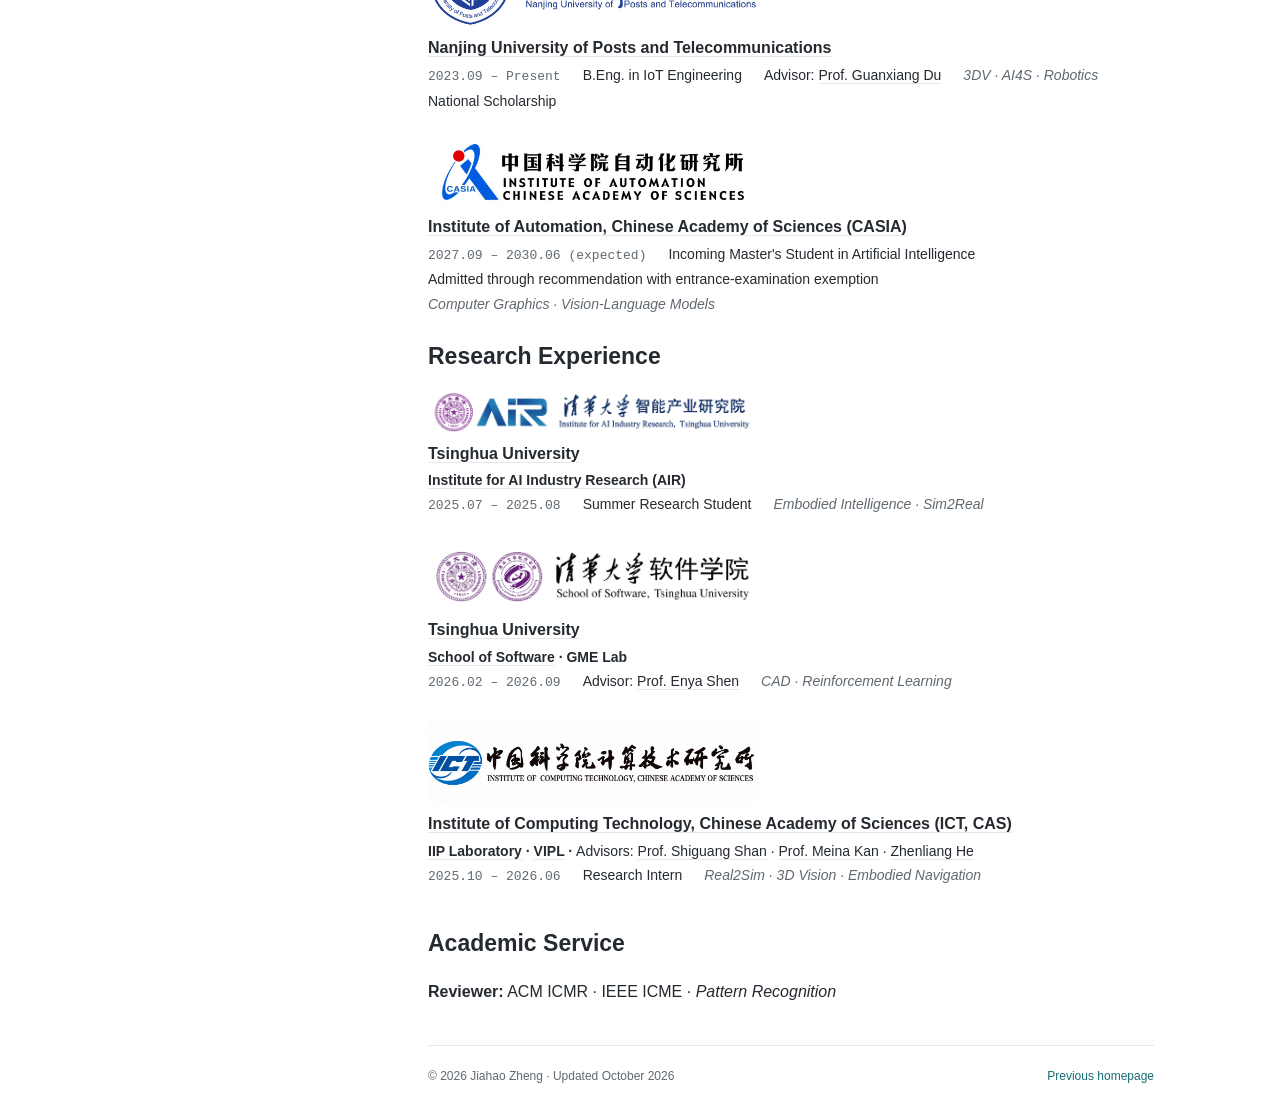
==== commit 43debc53: "Move Light Lemon Chinese name to project and tighten venture spacing" ====
--- a/index.html
+++ b/index.html
@@ -50,7 +50,7 @@
         <p>I am an undergraduate in Internet of Things Engineering at <a href="https://www.njupt.edu.cn/">Nanjing University of Posts and Telecommunications (NJUPT)</a>. My work explores how learning-based systems can reconstruct, understand and interact with the 3D world.</p>
         <p>I was <strong>pre-admitted to the master's program in Artificial Intelligence</strong> at <strong>MAIS, CASIA</strong> through the exam-exempt recommendation track.</p>
         <p>My undergraduate research spans 3D vision, robotics, embodied intelligence and computer graphics, building on earlier work in physical sensing that combined representation learning with structural and physical constraints.</p>
-        <p>I also co-founded <strong>Nanjing Light Lemon</strong> (<span lang="zh-CN">南京轻柠感知科技有限公司</span>), a wearable-sensing venture, where I focused on AI development. I am currently learning about AI infrastructure and computer architecture.</p>
+        <p>I also co-founded <strong>Nanjing Light Lemon</strong>, a wearable-sensing venture, where I focused on AI development. I am currently learning about AI infrastructure and computer architecture.</p>
         <p>Also known as <strong>++</strong>, the incremental optimist: curious about new ideas, and always learning a little more.</p>
         <h3 class="subheading">Undergraduate research journey</h3>
         <ol class="journey">
--- a/style.css
+++ b/style.css
@@ -106,7 +106,8 @@
 .work .meta { border-left: 2px solid var(--line); padding-left: 10px; margin: 8px 0 12px; }
 .meta strong { color: #171b1f; font-weight: 750; font-size: 14px; font-style: normal; }
 .meta em { color: #505960; font-size: 13px; }
-#venture > .meta { font-size: 13px; line-height: 1.65; margin-bottom: 18px; }
+#venture > .meta { font-size: 13px; line-height: 1.65; margin-bottom: 6px; }
+#venture-funding { margin-bottom: 8px; }
 #venture > .meta strong { font-size: 15px; }
 .metric { font-family: Consolas, "Courier New", monospace; font-weight: 700; color: #171b1f; font-variant-numeric: tabular-nums; }
 .result img { display: block; width: 100%; height: auto; object-fit: contain; }
